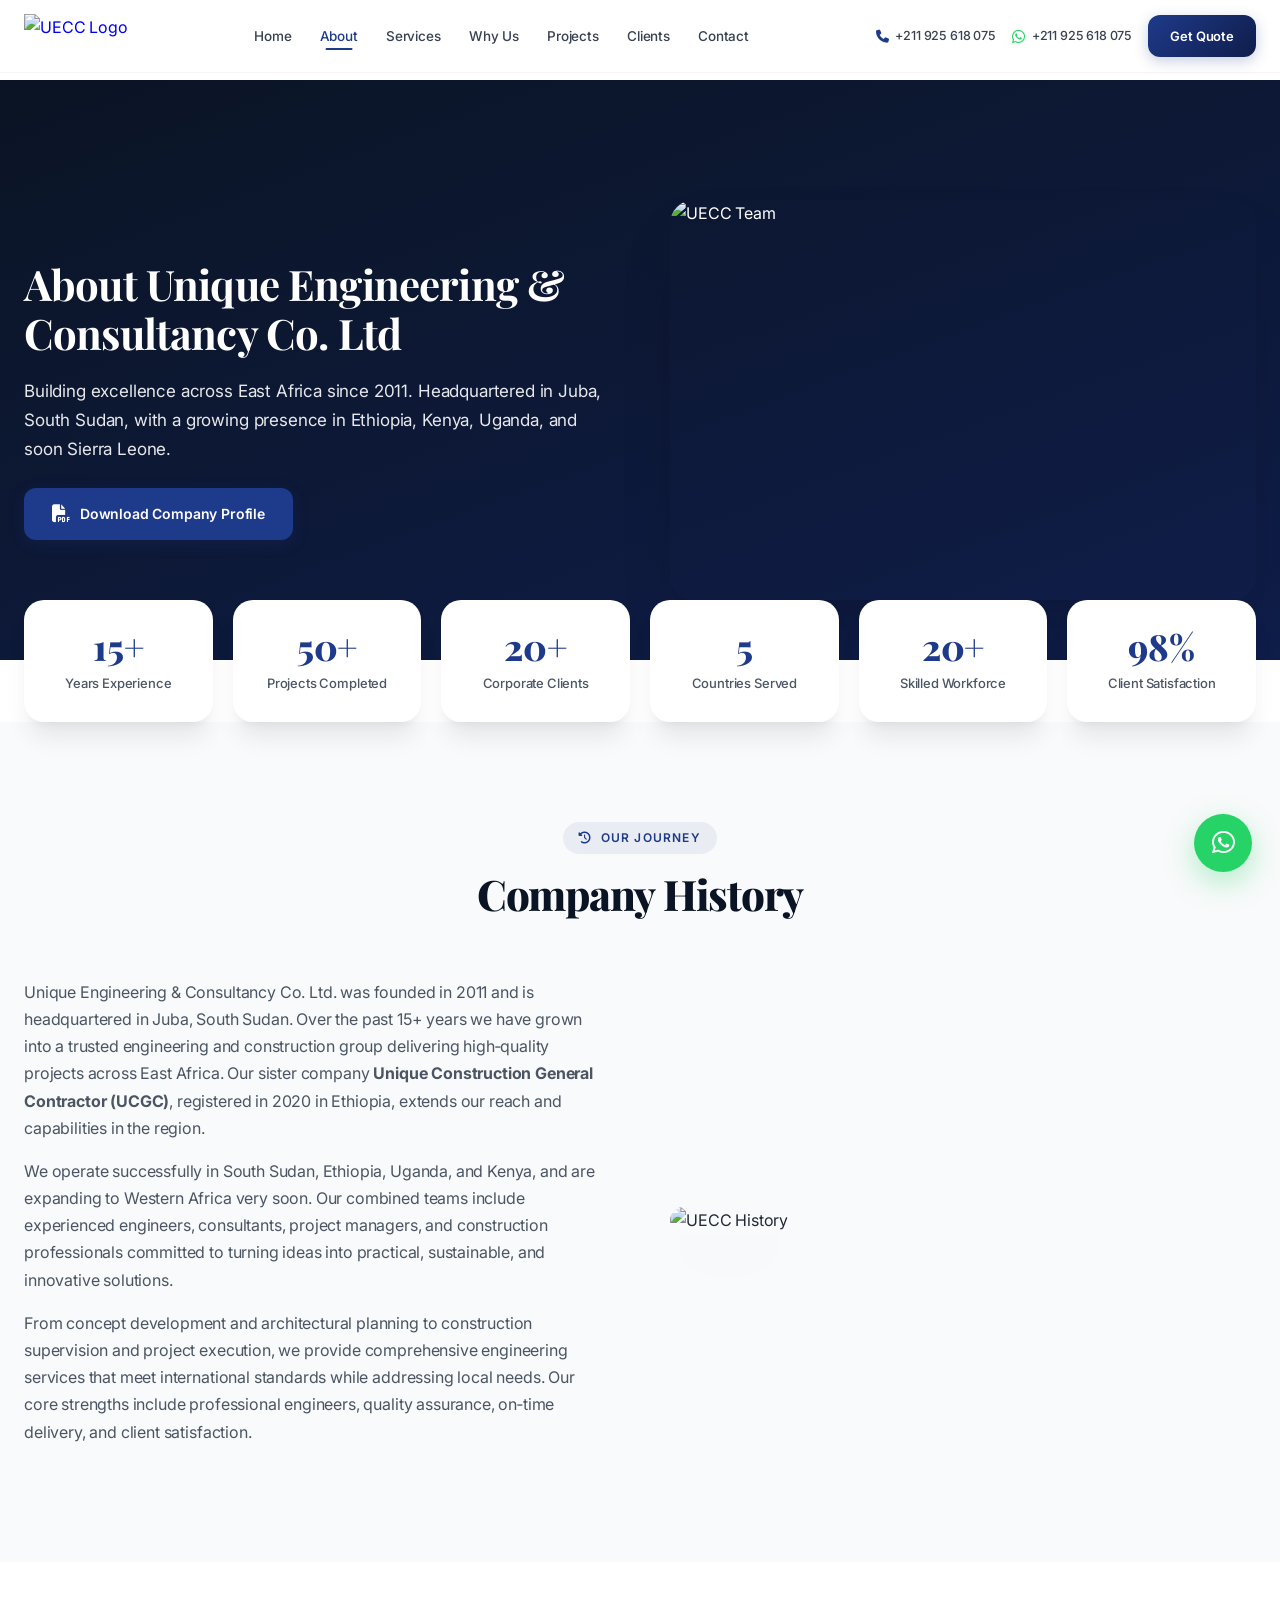
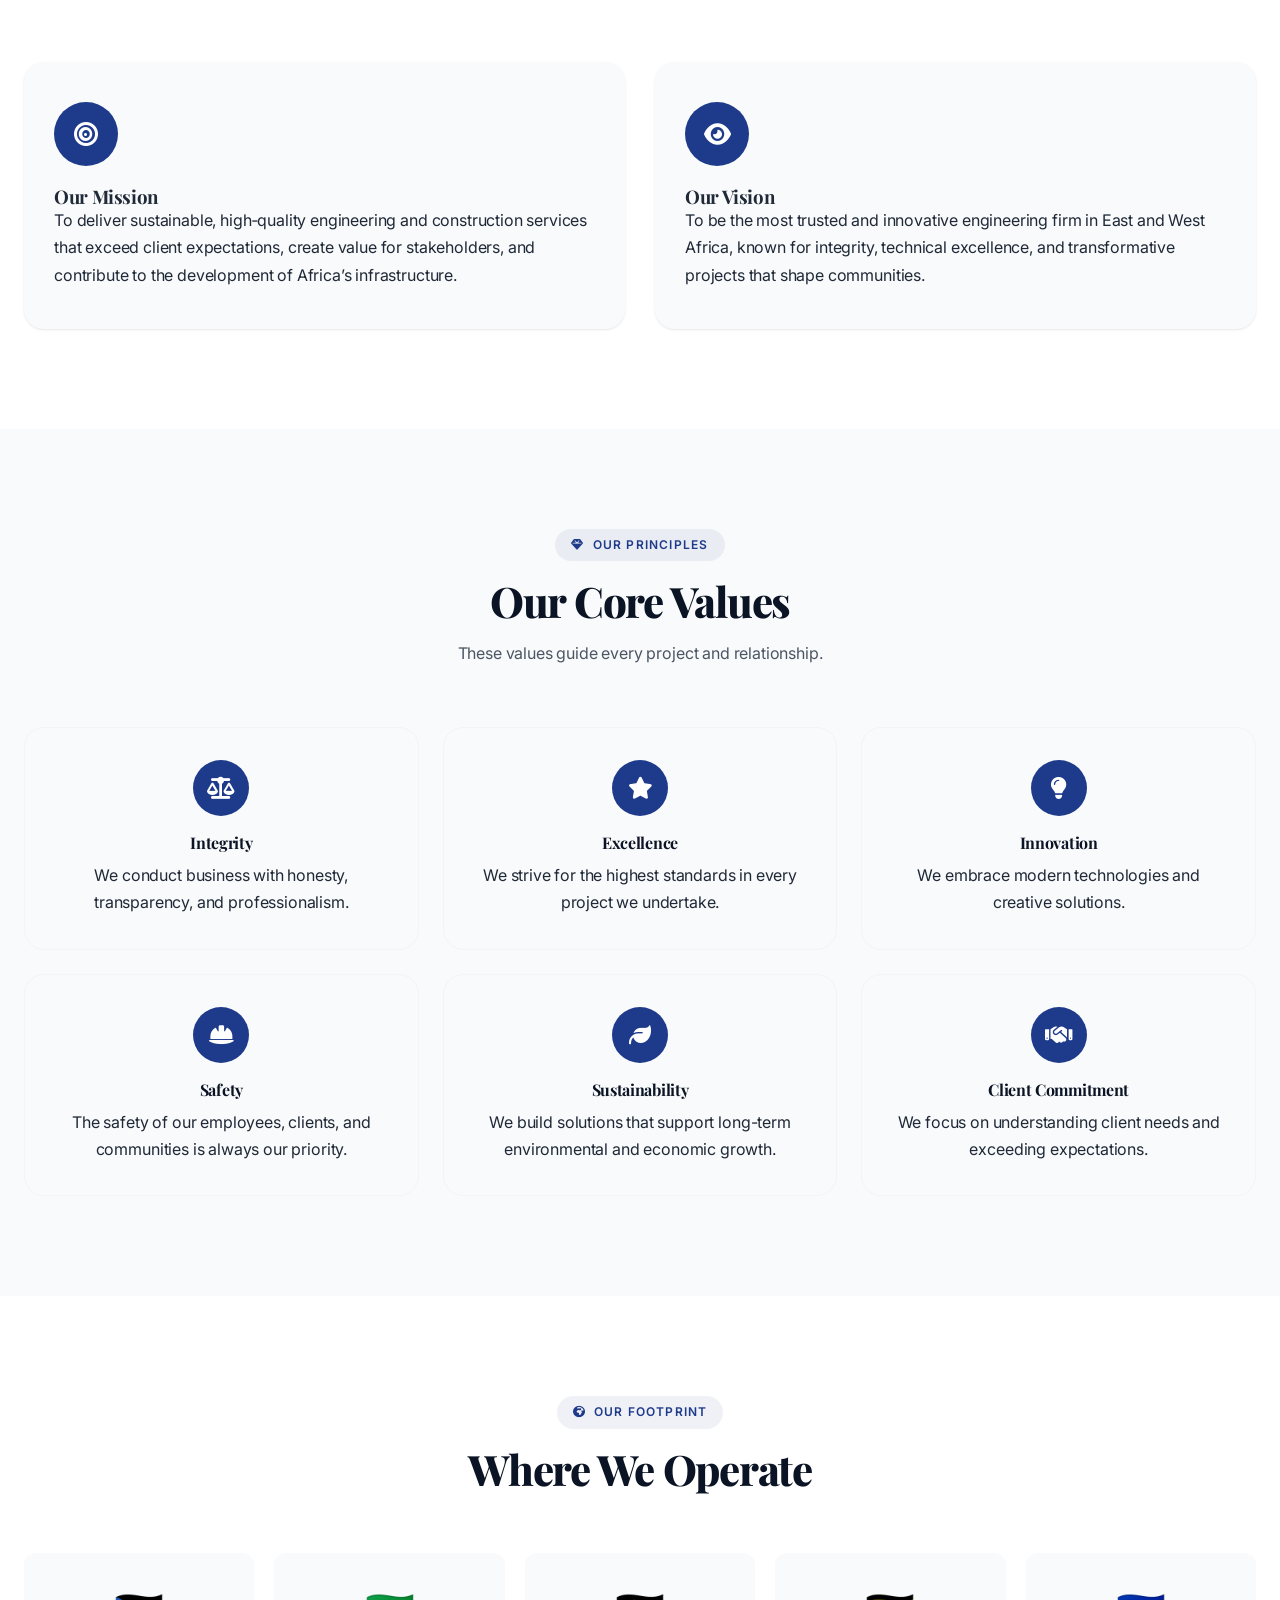
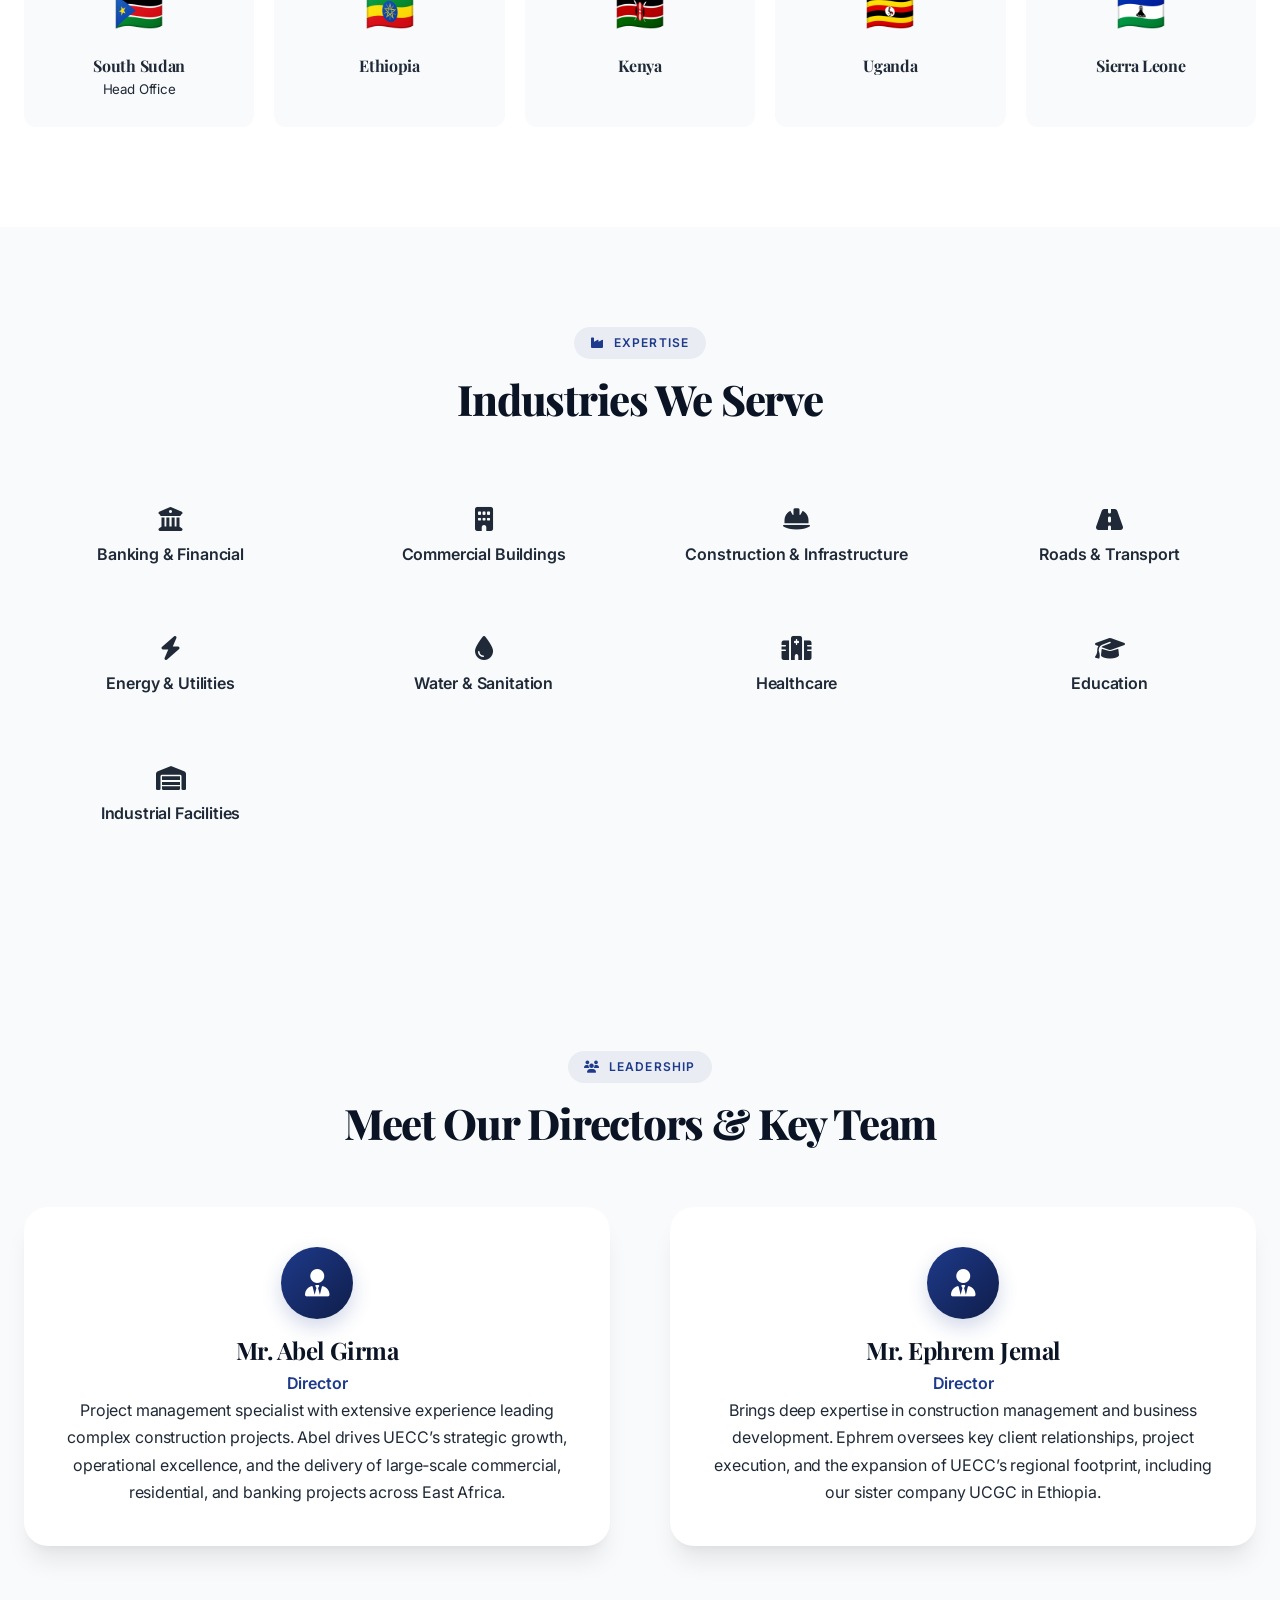
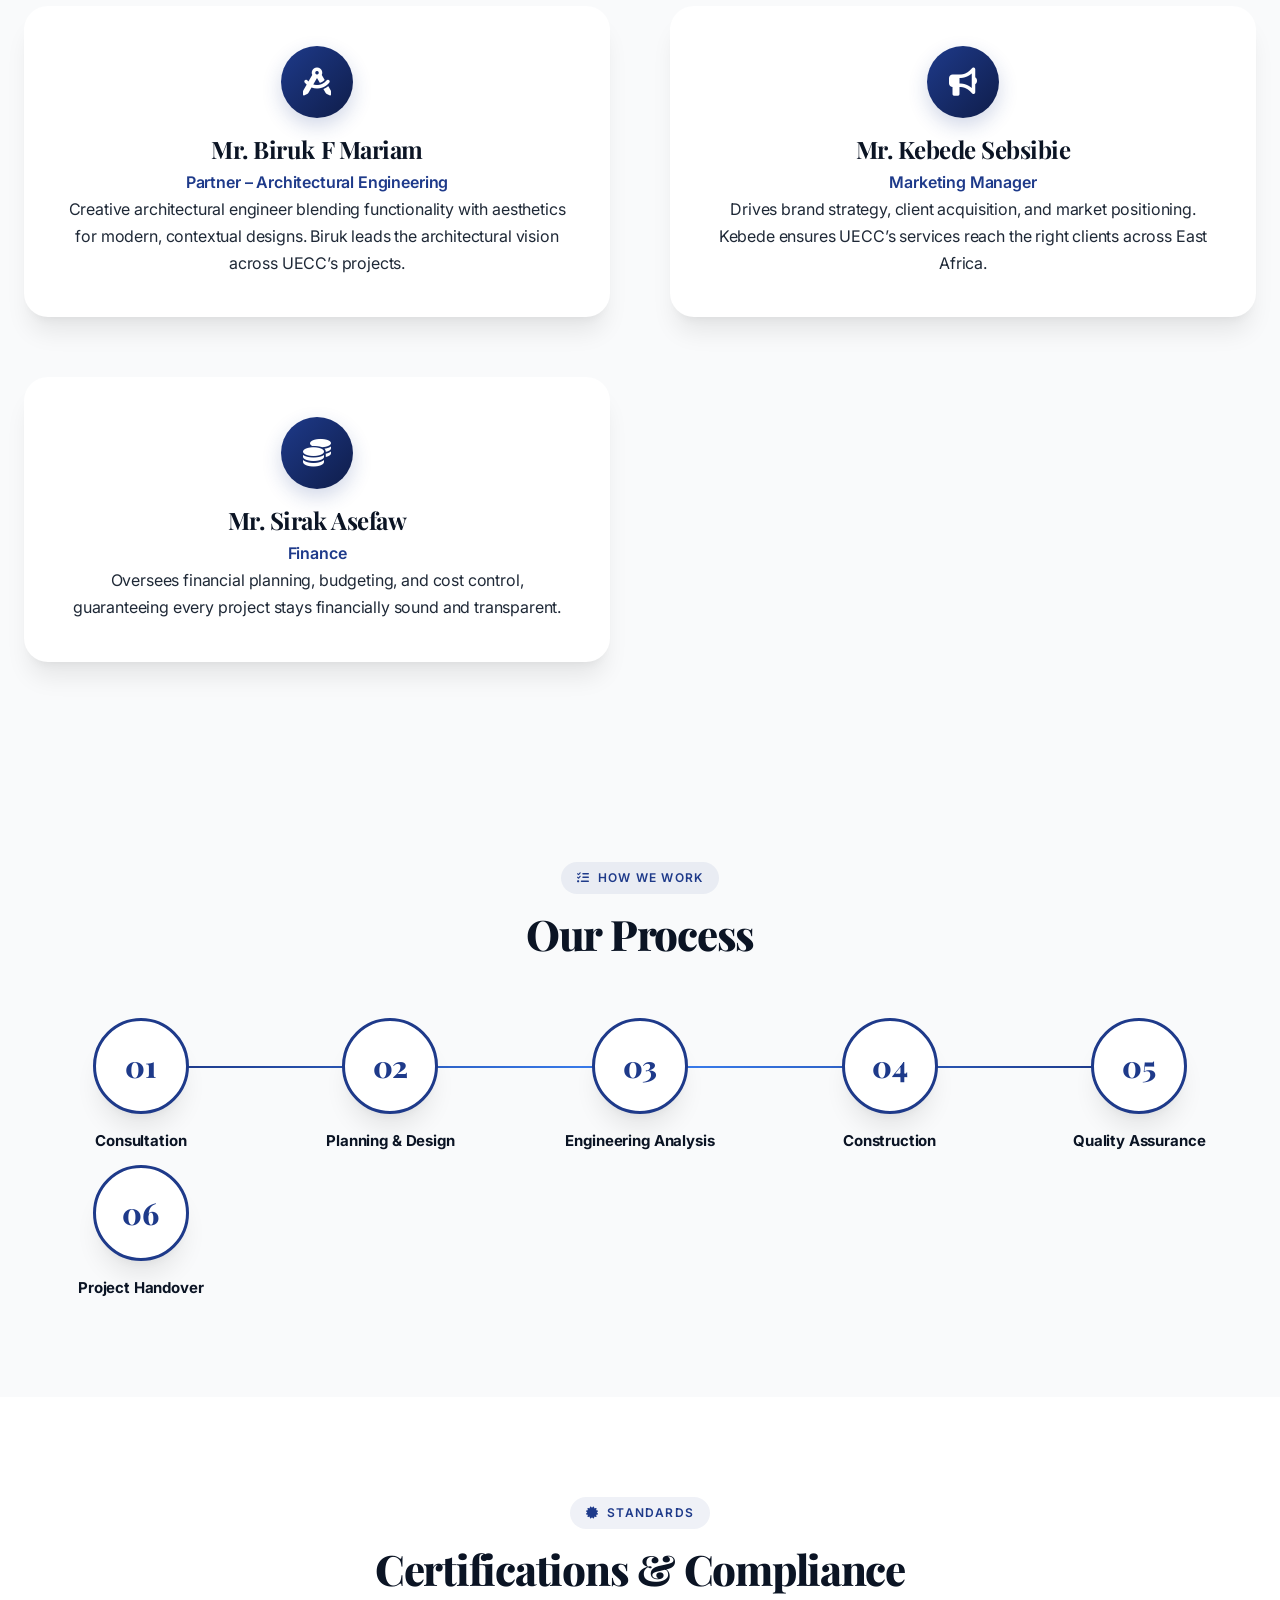
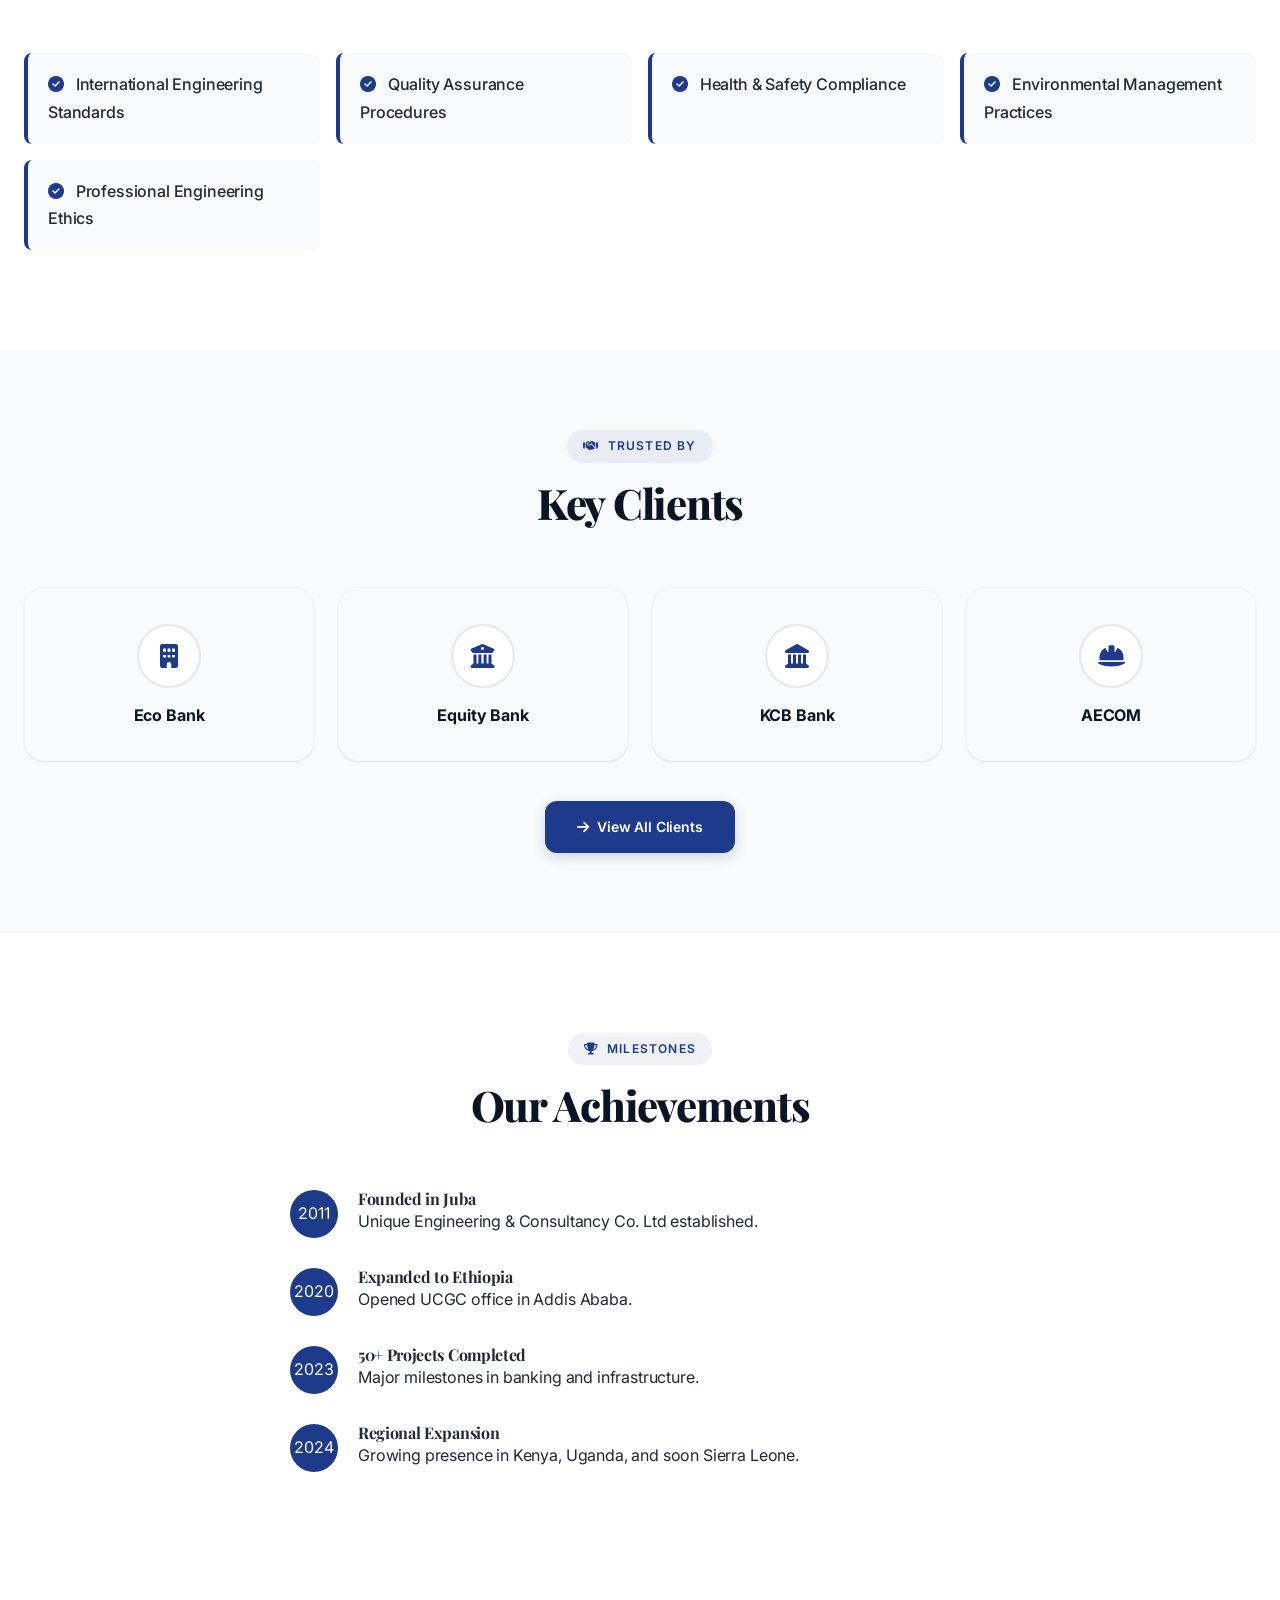
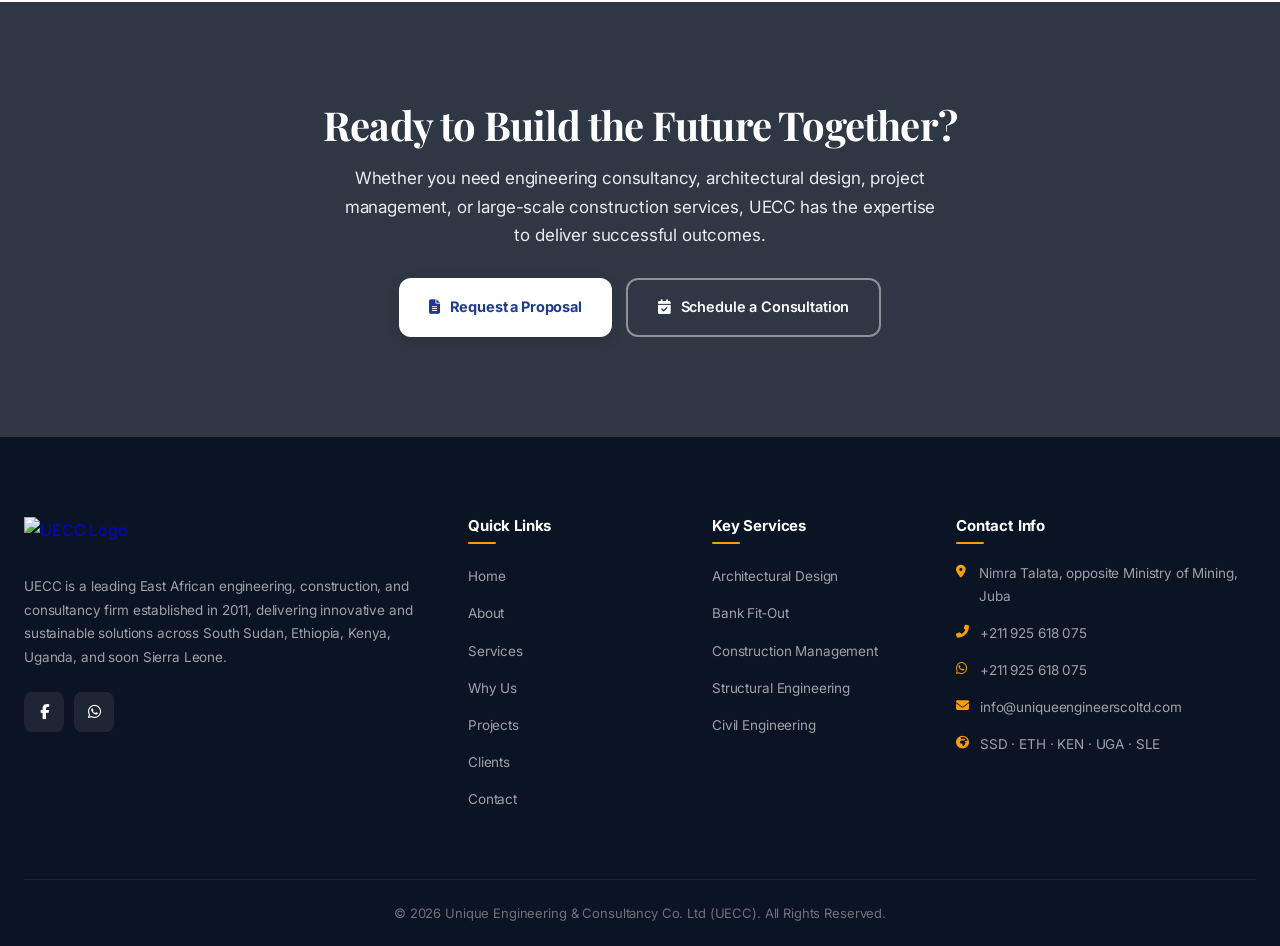
==== about.html @ c6db6a0c "Add files via upload" ====
<!DOCTYPE html>
<html lang="en">
<head>
    <meta charset="UTF-8">
    <meta name="viewport" content="width=device-width, initial-scale=1.0">
    <title>About Us — Unique Engineering & Consultancy Co. Ltd</title>
    <meta name="description" content="Learn about UECC's history, mission, values, leadership, and regional expertise. A leading engineering firm in East Africa.">
    <link rel="preconnect" href="https://fonts.googleapis.com">
    <link rel="preconnect" href="https://fonts.gstatic.com" crossorigin>
    <link href="https://fonts.googleapis.com/css2?family=Inter:wght@300;400;500;600;700;800;900&family=Playfair+Display:ital,wght@0,400;0,500;0,600;0,700;0,800;0,900;1,400;1,500;1,600;1,700&display=swap" rel="stylesheet">
    <link rel="stylesheet" href="https://cdnjs.cloudflare.com/ajax/libs/font-awesome/6.5.1/css/all.min.css">
    <link rel="stylesheet" href="style.css">
    <style>
        /* Additional styles for new sections */
        .stats-grid {
            display: grid;
            grid-template-columns: repeat(6, 1fr);
            gap: 20px;
            margin-top: -40px;
            position: relative;
            z-index: 2;
        }
        .stat-box {
            background: white;
            padding: 28px 16px;
            border-radius: var(--radius-lg);
            box-shadow: var(--shadow-lg);
            text-align: center;
            transition: transform var(--transition);
        }
        .stat-box:hover { transform: translateY(-6px); }
        .stat-box .number {
            font-size: 36px;
            font-weight: 800;
            color: var(--primary);
            font-family: 'Playfair Display', serif;
            line-height: 1;
        }
        .stat-box .desc {
            font-size: 13px;
            color: var(--gray-600);
            margin-top: 8px;
            font-weight: 500;
        }

        .values-grid {
            display: grid;
            grid-template-columns: repeat(3, 1fr);
            gap: 24px;
        }
        .value-card {
            background: var(--gray-50);
            padding: 32px 24px;
            border-radius: var(--radius-lg);
            border: 1px solid var(--gray-100);
            transition: all var(--transition);
            text-align: center;
        }
        .value-card:hover {
            background: white;
            box-shadow: var(--shadow-lg);
            transform: translateY(-4px);
        }
        .value-card .icon {
            width: 56px;
            height: 56px;
            background: var(--primary);
            color: white;
            border-radius: 50%;
            display: flex;
            align-items: center;
            justify-content: center;
            margin: 0 auto 18px;
            font-size: 22px;
        }
        .value-card h4 { color: var(--navy); margin-bottom: 10px; }

        .regions-grid {
            display: grid;
            grid-template-columns: repeat(auto-fit, minmax(160px, 1fr));
            gap: 20px;
        }
        .region-card {
            text-align: center;
            background: var(--gray-50);
            padding: 24px 16px;
            border-radius: var(--radius);
            transition: var(--transition);
        }
        .region-card:hover { background: var(--primary); color: white; }
        .region-card .flag {
            font-size: 40px;
            margin-bottom: 12px;
        }
        .region-card h5 { font-size: 16px; }

        .industries-grid {
            display: grid;
            grid-template-columns: repeat(4, 1fr);
            gap: 20px;
        }
        .industry-item {
            background: var(--gray-50);
            padding: 24px;
            border-radius: var(--radius);
            text-align: center;
            font-weight: 600;
            transition: var(--transition);
        }
        .industry-item:hover {
            background: var(--primary);
            color: white;
        }
        .industry-item i { font-size: 24px; margin-bottom: 10px; display: block; }

        .certifications-grid {
            display: grid;
            grid-template-columns: repeat(auto-fit, minmax(250px, 1fr));
            gap: 16px;
            list-style: none;
        }
        .certifications-grid li {
            background: var(--gray-50);
            padding: 18px 20px;
            border-radius: var(--radius-sm);
            border-left: 4px solid var(--primary);
            font-weight: 500;
        }

        .ceo-message {
            background: var(--gray-50);
            padding: 100px 0;
        }
        .ceo-grid {
            display: grid;
            grid-template-columns: 1fr 2fr;
            gap: 50px;
            align-items: center;
        }
        .ceo-img {
            width: 200px;
            height: 200px;
            border-radius: 50%;
            object-fit: cover;
            border: 4px solid var(--primary);
            box-shadow: var(--shadow-lg);
        }
        .ceo-text blockquote {
            font-size: 18px;
            font-style: italic;
            color: var(--gray-700);
            margin-bottom: 20px;
            line-height: 1.7;
        }
        .ceo-text h4 { color: var(--navy); margin-bottom: 4px; }
        .ceo-text span { color: var(--primary); font-weight: 600; }

        /* Director icon styling */
.director-icon {
    width: 72px;
    height: 72px;
    background: linear-gradient(135deg, var(--primary), var(--primary-dark));
    border-radius: 50%;
    display: flex;
    align-items: center;
    justify-content: center;
    margin: 0 auto 18px;
    color: white;
    font-size: 28px;
    box-shadow: 0 8px 20px rgba(30,58,138,0.2);
}

/* Team roles full width row inside team-grid */
.team-roles {
    grid-column: 1 / -1;
    display: grid;
    grid-template-columns: repeat(3, 1fr);
    gap: 24px;
    margin-top: 10px;
}

        @media (max-width: 992px) {
            .stats-grid { grid-template-columns: repeat(3, 1fr); }
            .values-grid { grid-template-columns: 1fr 1fr; }
            .industries-grid { grid-template-columns: 1fr 1fr; }
            .ceo-grid { grid-template-columns: 1fr; text-align: center; }
            .ceo-img { margin: 0 auto; }
        }
        @media (max-width: 600px) {
            .stats-grid { grid-template-columns: 1fr 1fr; }
            .values-grid { grid-template-columns: 1fr; }
            .industries-grid { grid-template-columns: 1fr; }
        }
    </style>
</head>
<body>

    <!-- Navigation -->
    <nav class="navbar" id="navbar">
        <div class="nav-container">
            <a href="index.html" class="nav-logo">
                <img src="assets/uniquelogo.jpeg" alt="UECC Logo" class="logo-img">
            </a>
            <ul class="nav-links">
                <li><a href="index.html">Home</a></li>
                <li><a href="about.html" class="active">About</a></li>
                <li><a href="services.html">Services</a></li>
                <li><a href="whyus.html">Why Us</a></li>
                <li><a href="projects.html">Projects</a></li>
                <li><a href="clients.html">Clients</a></li>
                <li><a href="contact.html">Contact</a></li>
            </ul>
            <div class="nav-contact">
                <a href="tel:+211925618075" class="nav-phone"><i class="fas fa-phone"></i><span>+211 925 618 075</span></a>
                <a href="https://wa.me/211925618075" class="nav-whatsapp" target="_blank"><i class="fab fa-whatsapp"></i><span>+211 925 618 075</span></a>
                <a href="contact.html" class="btn-quote">Get Quote</a>
            </div>
            <button class="mobile-toggle" onclick="openMobileMenu()"><i class="fas fa-bars"></i></button>
        </div>
    </nav>
    <!-- Mobile Menu same as before -->
    <div class="mobile-menu-overlay" id="mobileOverlay" onclick="closeMobileMenu()"></div>
    <div class="mobile-menu" id="mobileMenu">
        <button class="mobile-menu-close" onclick="closeMobileMenu()"><i class="fas fa-times"></i></button>
        <ul class="mobile-menu-links">
            <li><a href="index.html" onclick="closeMobileMenu()">Home</a></li>
            <li><a href="about.html" onclick="closeMobileMenu()">About</a></li>
            <li><a href="services.html" onclick="closeMobileMenu()">Services</a></li>
            <li><a href="whyus.html" onclick="closeMobileMenu()">Why Us</a></li>
            <li><a href="projects.html" onclick="closeMobileMenu()">Projects</a></li>
            <li><a href="clients.html" onclick="closeMobileMenu()">Clients</a></li>
            <li><a href="contact.html" onclick="closeMobileMenu()">Contact</a></li>
            <li><a href="tel:+211925618075"><i class="fas fa-phone"></i> +211 925 618 075</a></li>
            <li><a href="https://wa.me/211925618075" target="_blank"><i class="fab fa-whatsapp"></i> +211 925 618 075</a></li>
        </ul>
        <a href="contact.html" class="btn-quote" style="display:block;text-align:center;margin-top:16px;" onclick="closeMobileMenu()">Get a Free Quote</a>
    </div>

    <!-- ===== 1. Hero Section (with half background image) ===== -->
    <section class="about-hero">
        <div class="about-hero-grid">
            <div class="about-hero-content reveal">
                <h1>About Unique Engineering & Consultancy Co. Ltd</h1>
                <p>Building excellence across East Africa since 2011. Headquartered in Juba, South Sudan, with a growing presence in Ethiopia, Kenya, Uganda, and soon Sierra Leone.</p>
                <a href="assets/company-profile.pdf" download class="btn-download-profile"><i class="fas fa-file-pdf"></i> Download Company Profile</a>
            </div>
            <div class="about-hero-image reveal reveal-delay-2">
                <img src="assets/aunique.jpg" alt="UECC Team">
            </div>
        </div>
    </section>

    <!-- ===== 2. Company Statistics ===== -->
    <section class="container" style="margin-top:-60px;">
        <div class="stats-grid reveal">
            <div class="stat-box"><div class="number counter" data-target="15">0</div><div class="desc">Years Experience</div></div>
            <div class="stat-box"><div class="number counter" data-target="50">0</div><div class="desc">Projects Completed</div></div>
            <div class="stat-box"><div class="number counter" data-target="20">0</div><div class="desc">Corporate Clients</div></div>
            <div class="stat-box"><div class="number">5</div><div class="desc">Countries Served</div></div>
            <div class="stat-box"><div class="number counter" data-target="20">0</div><div class="desc">Skilled Workforce</div></div>
            <div class="stat-box"><div class="number">98%</div><div class="desc">Client Satisfaction</div></div>
        </div>
    </section>

    <!-- ===== 3. Company History ===== -->
<section class="history-section">
    <div class="container">
        <div class="section-header reveal">
            <span class="section-badge"><i class="fas fa-history"></i> Our Journey</span>
            <h2 class="section-title">Company History</h2>
        </div>
        <div class="history-grid reveal">
            <div class="history-text">
                <p>Unique Engineering & Consultancy Co. Ltd. was founded in 2011 and is headquartered in Juba, South Sudan. Over the past 15+ years we have grown into a trusted engineering and construction group delivering high‑quality projects across East Africa. Our sister company <strong>Unique Construction General Contractor (UCGC)</strong>, registered in 2020 in Ethiopia, extends our reach and capabilities in the region.</p>
                <p>We operate successfully in South Sudan, Ethiopia, Uganda, and Kenya, and are expanding to Western Africa very soon. Our combined teams include experienced engineers, consultants, project managers, and construction professionals committed to turning ideas into practical, sustainable, and innovative solutions.</p>
                <p>From concept development and architectural planning to construction supervision and project execution, we provide comprehensive engineering services that meet international standards while addressing local needs. Our core strengths include professional engineers, quality assurance, on‑time delivery, and client satisfaction.</p>
            </div>
            <div class="history-image reveal reveal-delay-2">
                <img src="assets/aunique.jpg" alt="UECC History" style="width:100%; border-radius:var(--radius-xl); box-shadow:var(--shadow-xl);">
            </div>
        </div>
    </div>
</section>

    <!-- ===== 4. Mission & Vision ===== -->
    <section class="mission-vision">
        <div class="container">
            <div class="mv-grid">
                <div class="mv-card reveal reveal-delay-1">
                    <div class="mv-icon"><i class="fas fa-bullseye"></i></div>
                    <h3>Our Mission</h3>
                    <p>To deliver sustainable, high‑quality engineering and construction services that exceed client expectations, create value for stakeholders, and contribute to the development of Africa’s infrastructure.</p>
                </div>
                <div class="mv-card reveal reveal-delay-2">
                    <div class="mv-icon"><i class="fas fa-eye"></i></div>
                    <h3>Our Vision</h3>
                    <p>To be the most trusted and innovative engineering firm in East and West Africa, known for integrity, technical excellence, and transformative projects that shape communities.</p>
                </div>
            </div>
        </div>
    </section>

    <!-- ===== 5. Core Values ===== -->
    <section class="core-values" style="padding: 100px 0; background: var(--gray-50);">
        <div class="container">
            <div class="section-header reveal">
                <span class="section-badge"><i class="fas fa-gem"></i> Our Principles</span>
                <h2 class="section-title">Our Core Values</h2>
                <p class="section-subtitle">These values guide every project and relationship.</p>
            </div>
            <div class="values-grid">
                <div class="value-card reveal reveal-delay-1">
                    <div class="icon"><i class="fas fa-balance-scale"></i></div>
                    <h4>Integrity</h4>
                    <p>We conduct business with honesty, transparency, and professionalism.</p>
                </div>
                <div class="value-card reveal reveal-delay-2">
                    <div class="icon"><i class="fas fa-star"></i></div>
                    <h4>Excellence</h4>
                    <p>We strive for the highest standards in every project we undertake.</p>
                </div>
                <div class="value-card reveal reveal-delay-3">
                    <div class="icon"><i class="fas fa-lightbulb"></i></div>
                    <h4>Innovation</h4>
                    <p>We embrace modern technologies and creative solutions.</p>
                </div>
                <div class="value-card reveal reveal-delay-4">
                    <div class="icon"><i class="fas fa-hard-hat"></i></div>
                    <h4>Safety</h4>
                    <p>The safety of our employees, clients, and communities is always our priority.</p>
                </div>
                <div class="value-card reveal reveal-delay-1">
                    <div class="icon"><i class="fas fa-leaf"></i></div>
                    <h4>Sustainability</h4>
                    <p>We build solutions that support long-term environmental and economic growth.</p>
                </div>
                <div class="value-card reveal reveal-delay-2">
                    <div class="icon"><i class="fas fa-handshake"></i></div>
                    <h4>Client Commitment</h4>
                    <p>We focus on understanding client needs and exceeding expectations.</p>
                </div>
            </div>
        </div>
    </section>

    <!-- ===== 6. Regional Presence ===== -->
    <section class="regions" style="padding: 100px 0;">
        <div class="container">
            <div class="section-header reveal">
                <span class="section-badge"><i class="fas fa-globe-africa"></i> Our Footprint</span>
                <h2 class="section-title">Where We Operate</h2>
            </div>
            <div class="regions-grid reveal">
                <div class="region-card"><div class="flag">🇸🇸</div><h5>South Sudan</h5><small>Head Office</small></div>
                <div class="region-card"><div class="flag">🇪🇹</div><h5>Ethiopia</h5></div>
                <div class="region-card"><div class="flag">🇰🇪</div><h5>Kenya</h5></div>
                <div class="region-card"><div class="flag">🇺🇬</div><h5>Uganda</h5></div>
                <div class="region-card"><div class="flag">🇱🇸</div><h5>Sierra Leone</h5></div>
                
            </div>
        </div>
    </section>

    <!-- ===== 7. Industries We Serve ===== -->
    <section class="industries" style="padding: 100px 0; background: var(--gray-50);">
        <div class="container">
            <div class="section-header reveal">
                <span class="section-badge"><i class="fas fa-industry"></i> Expertise</span>
                <h2 class="section-title">Industries We Serve</h2>
            </div>
            <div class="industries-grid reveal">
                <div class="industry-item"><i class="fas fa-university"></i> Banking & Financial</div>
                <div class="industry-item"><i class="fas fa-building"></i> Commercial Buildings</div>
                <div class="industry-item"><i class="fas fa-hard-hat"></i> Construction & Infrastructure</div>
                <div class="industry-item"><i class="fas fa-road"></i> Roads & Transport</div>
                <div class="industry-item"><i class="fas fa-bolt"></i> Energy & Utilities</div>
                <div class="industry-item"><i class="fas fa-tint"></i> Water & Sanitation</div>
                <div class="industry-item"><i class="fas fa-hospital"></i> Healthcare</div>
                <div class="industry-item"><i class="fas fa-graduation-cap"></i> Education</div>
                <div class="industry-item"><i class="fas fa-warehouse"></i> Industrial Facilities</div>
            </div>
        </div>
    </section>

    <!-- ===== 8. Leadership & Team ===== -->
<section class="team-section" style="padding: 100px 0;">
    <div class="container">
        <div class="section-header reveal">
            <span class="section-badge"><i class="fas fa-users"></i> Leadership</span>
            <h2 class="section-title">Meet Our Directors &amp; Key Team</h2>
        </div>

        <div class="team-grid">
            <!-- Director 1 (Abel – Project Management Specialist) -->
            <div class="team-member-card reveal reveal-delay-1">
                <div class="director-icon"><i class="fas fa-user-tie"></i></div>
                <h3>Mr. Abel Girma</h3>
                <div class="role">Director</div>
                <p>Project management specialist with extensive experience leading complex construction projects. Abel drives UECC’s strategic growth, operational excellence, and the delivery of large‑scale commercial, residential, and banking projects across East Africa.</p>
            </div>

            <!-- Director 2 (Ephrem) -->
            <div class="team-member-card reveal reveal-delay-1">
                <div class="director-icon"><i class="fas fa-user-tie"></i></div>
                <h3>Mr. Ephrem Jemal</h3>
                <div class="role">Director</div>
                <p>Brings deep expertise in construction management and business development. Ephrem oversees key client relationships, project execution, and the expansion of UECC’s regional footprint, including our sister company UCGC in Ethiopia.</p>
            </div>

            <!-- Key Team Member 3 – Mr. Biruk F Mariam (Partner) -->
            <div class="team-member-card reveal reveal-delay-2">
                <div class="director-icon"><i class="fas fa-drafting-compass"></i></div>
                <h3>Mr. Biruk F Mariam</h3>
                <div class="role">Partner – Architectural Engineering</div>
                <p>Creative architectural engineer blending functionality with aesthetics for modern, contextual designs. Biruk leads the architectural vision across UECC’s projects.</p>
            </div>

            <!-- Key Team Member 4 – Mr. Kebede Sebsibie (Marketing Manager) -->
            <div class="team-member-card reveal reveal-delay-2">
                <div class="director-icon"><i class="fas fa-bullhorn"></i></div>
                <h3>Mr. Kebede Sebsibie</h3>
                <div class="role">Marketing Manager</div>
                <p>Drives brand strategy, client acquisition, and market positioning. Kebede ensures UECC’s services reach the right clients across East Africa.</p>
            </div>

            <!-- Key Team Member 5 – Mr. Sirak Asefaw (Finance) -->
            <div class="team-member-card reveal reveal-delay-2">
                <div class="director-icon"><i class="fas fa-coins"></i></div>
                <h3>Mr. Sirak Asefaw</h3>
                <div class="role">Finance</div>
                <p>Oversees financial planning, budgeting, and cost control, guaranteeing every project stays financially sound and transparent.</p>
            </div>
        </div>
    </div>
</section>
    
    <!-- ===== 9. Work Process ===== -->
    <section class="process" style="padding: 100px 0; background: var(--gray-50);">
        <div class="container">
            <div class="section-header reveal">
                <span class="section-badge"><i class="fas fa-tasks"></i> How We Work</span>
                <h2 class="section-title">Our Process</h2>
            </div>
            <div class="process-grid">
                <div class="process-step reveal reveal-delay-1"><div class="process-number">01</div><h4>Consultation</h4></div>
                <div class="process-step reveal reveal-delay-2"><div class="process-number">02</div><h4>Planning & Design</h4></div>
                <div class="process-step reveal reveal-delay-3"><div class="process-number">03</div><h4>Engineering Analysis</h4></div>
                <div class="process-step reveal reveal-delay-4"><div class="process-number">04</div><h4>Construction</h4></div>
                <div class="process-step reveal reveal-delay-4"><div class="process-number">05</div><h4>Quality Assurance</h4></div>
                <div class="process-step reveal reveal-delay-4"><div class="process-number">06</div><h4>Project Handover</h4></div>
            </div>
        </div>
    </section>

    <!-- ===== 10. Certifications & Compliance ===== -->
    <section class="certifications" style="padding: 100px 0;">
        <div class="container">
            <div class="section-header reveal">
                <span class="section-badge"><i class="fas fa-certificate"></i> Standards</span>
                <h2 class="section-title">Certifications & Compliance</h2>
            </div>
            <ul class="certifications-grid reveal">
                <li><i class="fas fa-check-circle" style="color: var(--primary); margin-right: 8px;"></i> International Engineering Standards</li>
                <li><i class="fas fa-check-circle" style="color: var(--primary); margin-right: 8px;"></i> Quality Assurance Procedures</li>
                <li><i class="fas fa-check-circle" style="color: var(--primary); margin-right: 8px;"></i> Health & Safety Compliance</li>
                <li><i class="fas fa-check-circle" style="color: var(--primary); margin-right: 8px;"></i> Environmental Management Practices</li>
                <li><i class="fas fa-check-circle" style="color: var(--primary); margin-right: 8px;"></i> Professional Engineering Ethics</li>
            </ul>
        </div>
    </section>

    <!-- ===== 11. Key Clients Preview ===== -->
    <section class="clients" style="padding: 80px 0; background: var(--gray-50);">
        <div class="container">
            <div class="section-header reveal">
                <span class="section-badge"><i class="fas fa-handshake"></i> Trusted By</span>
                <h2 class="section-title">Key Clients</h2>
            </div>
            <div class="clients-grid">
                <div class="client-card reveal reveal-delay-1"><div class="client-logo"><i class="fas fa-building"></i></div><h4>Eco Bank</h4></div>
                <div class="client-card reveal reveal-delay-2"><div class="client-logo"><i class="fas fa-university"></i></div><h4>Equity Bank</h4></div>
                <div class="client-card reveal reveal-delay-3"><div class="client-logo"><i class="fas fa-landmark"></i></div><h4>KCB Bank</h4></div>
                <div class="client-card reveal reveal-delay-4"><div class="client-logo"><i class="fas fa-hard-hat"></i></div><h4>AECOM</h4></div>
            </div>
            <div class="client-cta reveal">
                <a href="clients.html" class="btn-clients-action"><i class="fas fa-arrow-right"></i> View All Clients</a>
            </div>
        </div>
    </section>

    <!-- ===== 12. Achievements & Milestones ===== -->
    <section class="achievements" style="padding: 100px 0;">
        <div class="container">
            <div class="section-header reveal">
                <span class="section-badge"><i class="fas fa-trophy"></i> Milestones</span>
                <h2 class="section-title">Our Achievements</h2>
            </div>
            <div class="timeline" style="max-width: 700px; margin: 0 auto;">
                <div class="timeline-item reveal" style="display: flex; gap: 20px; margin-bottom: 30px;">
                    <div style="background: var(--primary); color: white; width: 48px; height: 48px; border-radius: 50%; display: flex; align-items: center; justify-content: center; flex-shrink: 0;">2011</div>
                    <div><h4>Founded in Juba</h4><p>Unique Engineering & Consultancy Co. Ltd established.</p></div>
                </div>
                <div class="timeline-item reveal" style="display: flex; gap: 20px; margin-bottom: 30px;">
                    <div style="background: var(--primary); color: white; width: 48px; height: 48px; border-radius: 50%; display: flex; align-items: center; justify-content: center; flex-shrink: 0;">2020</div>
                    <div><h4>Expanded to Ethiopia</h4><p>Opened UCGC office in Addis Ababa.</p></div>
                </div>
                <div class="timeline-item reveal" style="display: flex; gap: 20px; margin-bottom: 30px;">
                    <div style="background: var(--primary); color: white; width: 48px; height: 48px; border-radius: 50%; display: flex; align-items: center; justify-content: center; flex-shrink: 0;">2023</div>
                    <div><h4>50+ Projects Completed</h4><p>Major milestones in banking and infrastructure.</p></div>
                </div>
                <div class="timeline-item reveal" style="display: flex; gap: 20px; margin-bottom: 30px;">
                    <div style="background: var(--primary); color: white; width: 48px; height: 48px; border-radius: 50%; display: flex; align-items: center; justify-content: center; flex-shrink: 0;">2024</div>
                    <div><h4>Regional Expansion</h4><p>Growing presence in Kenya, Uganda, and soon Sierra Leone.</p></div>
                </div>
            </div>
        </div>
    </section>

    <!-- ===== 14. Final CTA ===== -->
    <section class="cta-about">
        <div class="container reveal">
            <h2>Ready to Build the Future Together?</h2>
            <p>Whether you need engineering consultancy, architectural design, project management, or large-scale construction services, UECC has the expertise to deliver successful outcomes.</p>
            <div class="cta-buttons" style="justify-content: center;">
                <a href="contact.html" class="btn-white"><i class="fas fa-file-alt"></i> Request a Proposal</a>
                <a href="contact.html" class="btn-outline-white"><i class="fas fa-calendar-check"></i> Schedule a Consultation</a>
            </div>
        </div>
    </section>

    <!-- Footer -->
    <footer>
        <div class="container">
            <div class="footer-grid">
                <div class="footer-brand">
                    <a href="index.html" class="nav-logo"><img src="assets/uniquelogo.jpeg" alt="UECC Logo" class="logo-img"></a>
                    <p>UECC is a leading East African engineering, construction, and consultancy firm established in 2011, delivering innovative and sustainable solutions across South Sudan, Ethiopia, Kenya, Uganda, and soon Sierra Leone.</p>
                    <div class="contact-social" style="margin-top:22px;">
                        <a href="https://www.facebook.com/p/Unique-Engineering-consultancy-Co-Ltd-100063910663407/"
   target="_blank"
   rel="noopener noreferrer"
   class="social-link"
   aria-label="Facebook">
    <i class="fab fa-facebook-f"></i>
</a>

<!-- WhatsApp -->
<a href="https://wa.me/211925618075"
   target="_blank"
   rel="noopener noreferrer"
   class="social-link"
   aria-label="WhatsApp">
    <i class="fab fa-whatsapp"></i>
</a>
                    </div>
                </div>
                <div class="footer-col">
                    <h4>Quick Links</h4>
                    <ul class="footer-links">
                        <li><a href="index.html">Home</a></li>
                        <li><a href="about.html">About</a></li>
                        <li><a href="services.html">Services</a></li>
                        <li><a href="whyus.html">Why Us</a></li>
                        <li><a href="projects.html">Projects</a></li>
                        <li><a href="clients.html">Clients</a></li>
                        <li><a href="contact.html">Contact</a></li>
                    </ul>
                </div>
                <div class="footer-col">
                    <h4>Key Services</h4>
                    <ul class="footer-links">
                        <li><a href="services.html">Architectural Design</a></li>
                        <li><a href="services.html">Bank Fit‑Out</a></li>
                        <li><a href="services.html">Construction Management</a></li>
                        <li><a href="services.html">Structural Engineering</a></li>
                        <li><a href="services.html">Civil Engineering</a></li>
                    </ul>
                </div>
                  <div class="footer-col">
                    <h4>Contact Info</h4>
                    <div class="footer-contact-item"><i class="fas fa-map-marker-alt"></i><span>Nimra Talata, opposite Ministry of Mining, Juba</span></div>
                    <div class="footer-contact-item"><i class="fas fa-phone-alt"></i><a href="tel:+211925618075">+211 925 618 075</a></div>
                    <div class="footer-contact-item"><i class="fab fa-whatsapp"></i><a href="https://wa.me/211925618075">+211 925 618 075</a></div>
                    <div class="footer-contact-item"><i class="fas fa-envelope"></i><a href="mailto:info@uniqueengineerscoltd.com">info@uniqueengineerscoltd.com</a></div>
                    <div class="footer-contact-item"><i class="fas fa-globe-africa"></i><span>SSD · ETH · KEN · UGA · SLE</span></div>
                </div>
            </div>
            <div class="footer-bottom">
                <p>&copy; 2026 Unique Engineering & Consultancy Co. Ltd (UECC). All Rights Reserved.</p>
            </div>
        </div>
    </footer>

    <div class="whatsapp-float"><a href="https://wa.me/211925618075" target="_blank"><i class="fab fa-whatsapp"></i></a></div>
    <button class="back-to-top" id="backToTop" onclick="scrollToTop()"><i class="fas fa-arrow-up"></i></button>

    <script src="script.js"></script>
</body>
</html>
---- style.css ----
/* ===== UECC GLOBAL STYLES ===== */
:root {
    --primary: #1e3a8a;
    --primary-dark: #0f1d4a;
    --primary-light: #3b82f6;
    --navy: #0b1424;
    --navy-light: #111d33;
    --accent: #f59e0b;
    --accent-dark: #d97706;
    --accent-light: #fbbf24;
    --white: #ffffff;
    --gray-50: #f9fafb;
    --gray-100: #f3f4f6;
    --gray-200: #e5e7eb;
    --gray-300: #d1d5db;
    --gray-400: #9ca3af;
    --gray-500: #6b7280;
    --gray-600: #4b5563;
    --gray-700: #374151;
    --gray-800: #1f2937;
    --gray-900: #111827;
    --shadow-xs: 0 1px 2px rgba(0,0,0,0.04);
    --shadow-sm: 0 1px 3px rgba(0,0,0,0.06),0 1px 2px rgba(0,0,0,0.04);
    --shadow: 0 4px 6px -1px rgba(0,0,0,0.07),0 2px 4px -2px rgba(0,0,0,0.05);
    --shadow-md: 0 10px 15px -3px rgba(0,0,0,0.08),0 4px 6px -4px rgba(0,0,0,0.05);
    --shadow-lg: 0 20px 25px -5px rgba(0,0,0,0.08),0 8px 10px -6px rgba(0,0,0,0.05);
    --shadow-xl: 0 25px 50px -12px rgba(0,0,0,0.15);
    --shadow-2xl: 0 32px 64px -16px rgba(0,0,0,0.2);
    --radius-sm: 8px;
    --radius: 12px;
    --radius-md: 16px;
    --radius-lg: 20px;
    --radius-xl: 24px;
    --radius-2xl: 32px;
    --transition: 0.3s cubic-bezier(0.4,0,0.2,1);
    --transition-slow: 0.5s cubic-bezier(0.4,0,0.2,1);
}

* { margin:0; padding:0; box-sizing:border-box; }
html { scroll-behavior: smooth; scroll-padding-top: 90px; -webkit-font-smoothing: antialiased; -moz-osx-font-smoothing: grayscale; }
body { font-family: 'Inter', -apple-system, BlinkMacSystemFont, sans-serif; color: var(--gray-800); line-height: 1.7; overflow-x: hidden; background: var(--white); font-weight: 400; letter-spacing: -0.01em; }
h1,h2,h3,h4,h5,h6 { font-family: 'Playfair Display', 'Times New Roman', serif; line-height: 1.15; letter-spacing: -0.02em; }
::-webkit-scrollbar { width:8px; } ::-webkit-scrollbar-track { background:var(--gray-100); border-radius:4px; } ::-webkit-scrollbar-thumb { background:var(--primary); border-radius:4px; } ::-webkit-scrollbar-thumb:hover { background:var(--primary-dark); }

/* ===== NAVIGATION ===== */
.navbar {
    position: fixed; top:0; left:0; right:0; z-index:1000;
    background: rgba(255,255,255,0.92);
    backdrop-filter: blur(24px);
    -webkit-backdrop-filter: blur(24px);
    border-bottom: 1px solid rgba(0,0,0,0.04);
    transition: all var(--transition);
    padding: 14px 0;
}
.navbar.scrolled { background: rgba(255,255,255,0.97); box-shadow: var(--shadow-md); padding: 10px 0; }
.nav-container { max-width: 1400px; margin: 0 auto; padding: 0 24px; display: flex; align-items: center; justify-content: space-between; }
.nav-logo { display: flex; align-items: center; text-decoration: none; flex-shrink: 0; }
.logo-img { height: 44px; width: auto; display: block; transition: transform 0.3s cubic-bezier(0.4,0,0.2,1); }
.nav-logo:hover .logo-img { transform: scale(1.05); }
.nav-links { display: flex; align-items: center; gap: 28px; list-style: none; }
.nav-links a { text-decoration: none; color: var(--gray-700); font-weight: 500; font-size: 13.5px; transition: color var(--transition); position: relative; letter-spacing: -0.01em; }
.nav-links a::after { content: ''; position: absolute; bottom: -6px; left: 50%; width: 0; height: 2px; background: var(--primary); transition: all var(--transition); transform: translateX(-50%); border-radius: 2px; }
.nav-links a:hover, .nav-links a.active { color: var(--primary); }
.nav-links a:hover::after, .nav-links a.active::after { width: 70%; }
.nav-contact { display: flex; align-items: center; gap: 16px; flex-shrink: 0; }
.nav-phone, .nav-whatsapp { display: flex; align-items: center; gap: 7px; text-decoration: none; color: var(--gray-700); font-size: 12.5px; font-weight: 500; transition: color var(--transition); white-space: nowrap; }
.nav-phone:hover { color: var(--primary); } .nav-phone i { color: var(--primary); font-size: 13px; }
.nav-whatsapp:hover { color: #25d366; } .nav-whatsapp i { color: #25d366; font-size: 15px; }
.btn-quote { padding: 10px 22px; background: linear-gradient(135deg, var(--primary), var(--primary-dark)); color: white; border: none; border-radius: var(--radius); font-weight: 600; font-size: 13px; cursor: pointer; transition: all var(--transition); text-decoration: none; box-shadow: 0 4px 14px rgba(30,58,138,0.25); white-space: nowrap; letter-spacing: -0.01em; }
.btn-quote:hover { transform: translateY(-2px); box-shadow: 0 8px 24px rgba(30,58,138,0.35); }
.mobile-toggle { display: none; background: none; border: none; font-size: 22px; color: var(--navy); cursor: pointer; padding: 6px; border-radius: var(--radius-sm); transition: background var(--transition); }
.mobile-toggle:hover { background: var(--gray-100); }

/* ===== MOBILE MENU ===== */
.mobile-menu { position: fixed; top: 0; right: -100%; width: 300px; height: 100vh; background: white; z-index: 10001; padding: 70px 26px 26px; transition: right 0.4s cubic-bezier(0.4,0,0.2,1); box-shadow: var(--shadow-2xl); }
.mobile-menu.active { right: 0; }
.mobile-menu-close { position: absolute; top: 18px; right: 18px; width: 38px; height: 38px; background: var(--gray-100); border: none; border-radius: var(--radius-sm); font-size: 18px; cursor: pointer; transition: background var(--transition); }
.mobile-menu-close:hover { background: var(--gray-200); }
.mobile-menu-links { list-style: none; }
.mobile-menu-links li { margin-bottom: 4px; }
.mobile-menu-links a { display: block; padding: 13px 0; color: var(--gray-700); text-decoration: none; font-weight: 500; font-size: 15px; border-bottom: 1px solid var(--gray-100); letter-spacing: -0.01em; transition: color var(--transition); }
.mobile-menu-links a:hover { color: var(--primary); }
.mobile-menu-overlay { position: fixed; inset: 0; background: rgba(0,0,0,0.5); z-index: 10000; opacity: 0; visibility: hidden; transition: all var(--transition); }
.mobile-menu-overlay.active { opacity: 1; visibility: visible; }

/* ===== HERO (HOMEPAGE) ===== */
.hero { position: relative; min-height: 100vh; display: flex; align-items: center; overflow: hidden; padding-top: 80px; padding-bottom: 130px; }
.hero-bg { position: absolute; inset: 0; background: url('assets/unique10.jpeg') center/cover no-repeat; z-index: 0; }
.hero-overlay { position: absolute; inset: 0; background: linear-gradient(160deg, rgba(11,20,36,0.88) 0%, rgba(30,58,138,0.65) 45%, rgba(11,20,36,0.82) 100%); z-index: 1; }
.hero-pattern { position: absolute; inset: 0; z-index: 2; opacity: 0.04; background-image: radial-gradient(circle at 1.5px 1.5px, white 1px, transparent 0); background-size: 36px 36px; }
.hero-content { position: relative; z-index: 3; max-width: 1400px; margin: 0 auto; padding: 40px 40px 20px; width: 100%; }
.hero-badge { display: inline-flex; align-items: center; gap: 10px; background: rgba(255,255,255,0.08); backdrop-filter: blur(12px); border: 1px solid rgba(255,255,255,0.15); padding: 8px 20px; border-radius: 50px; color: white; font-size: 12.5px; font-weight: 500; margin-bottom: 28px; opacity: 0; transform: translateY(20px); animation: fadeInUp 0.7s 0.2s forwards; letter-spacing: -0.01em; }
.hero-badge i { color: var(--accent); font-size: 13px; }
.hero h1 { font-size: clamp(34px,4.5vw,60px); color: white; font-weight: 800; max-width: 780px; margin-bottom: 22px; opacity: 0; transform: translateY(28px); animation: fadeInUp 0.7s 0.4s forwards; letter-spacing: -0.03em; }
.hero h1 span { background: linear-gradient(135deg, var(--accent-light), var(--accent), #f97316); -webkit-background-clip: text; -webkit-text-fill-color: transparent; background-clip: text; }
.hero-subtitle { font-size: 17px; color: rgba(255,255,255,0.82); max-width: 620px; margin-bottom: 38px; line-height: 1.75; opacity: 0; transform: translateY(28px); animation: fadeInUp 0.7s 0.55s forwards; font-weight: 400; letter-spacing: -0.01em; }
.hero-buttons { display: flex; gap: 14px; flex-wrap: wrap; margin-bottom: 44px; opacity: 0; transform: translateY(28px); animation: fadeInUp 0.7s 0.7s forwards; }
.btn-primary { display: inline-flex; align-items: center; gap: 10px; padding: 15px 30px; background: linear-gradient(135deg, var(--accent), #ea580c); color: #1a1a1a; border: none; border-radius: var(--radius); font-weight: 700; font-size: 14.5px; cursor: pointer; text-decoration: none; transition: all var(--transition); box-shadow: 0 10px 28px rgba(245,158,11,0.3); letter-spacing: -0.01em; }
.btn-primary:hover { transform: translateY(-3px); box-shadow: 0 16px 36px rgba(245,158,11,0.4); }
.btn-secondary { display: inline-flex; align-items: center; gap: 10px; padding: 15px 30px; background: rgba(255,255,255,0.06); backdrop-filter: blur(10px); border: 2px solid rgba(255,255,255,0.25); color: white; border-radius: var(--radius); font-weight: 600; font-size: 14.5px; cursor: pointer; text-decoration: none; transition: all var(--transition); letter-spacing: -0.01em; }
.btn-secondary:hover { background: rgba(255,255,255,0.14); transform: translateY(-3px); border-color: rgba(255,255,255,0.4); }
.hero-trust { display: flex; gap: 26px; flex-wrap: wrap; margin-bottom: 70px; opacity: 0; transform: translateY(28px); animation: fadeInUp 0.7s 0.85s forwards; }
.trust-item { display: flex; align-items: center; gap: 8px; color: rgba(255,255,255,0.88); font-size: 13px; font-weight: 500; letter-spacing: -0.01em; }
.trust-item i { color: var(--accent); font-size: 15px; }
.hero-stats { position: absolute; bottom: 0; left: 0; right: 0; z-index: 4; background: rgba(255,255,255,0.07); backdrop-filter: blur(20px); -webkit-backdrop-filter: blur(20px); border-top: 1px solid rgba(255,255,255,0.12); }
.hero-stats-inner { max-width: 1400px; margin: 0 auto; padding: 26px 40px; display: grid; grid-template-columns: repeat(4,1fr); gap: 24px; }
.stat-item { text-align: center; color: white; }
.stat-number { font-size: 34px; font-weight: 800; font-family: 'Playfair Display', serif; display: block; line-height: 1; letter-spacing: -0.02em; }
.stat-label { font-size: 11.5px; opacity: 0.75; text-transform: uppercase; letter-spacing: 1.2px; margin-top: 5px; font-weight: 500; }
@keyframes fadeInUp { to { opacity: 1; transform: translateY(0); } }

/* ===== CLIENT LOGO SCROLL ===== */
.client-logos { padding: 60px 0; background: white; overflow: hidden; }
.logo-scroll-container { width: 100%; overflow: hidden; mask-image: linear-gradient(to right, transparent 0%, black 15%, black 85%, transparent 100%); -webkit-mask-image: linear-gradient(to right, transparent 0%, black 15%, black 85%, transparent 100%); }
/* ===== SMOOTH INFINITE CLIENT LOGO SCROLL ===== */
.logo-scroll-container {
    width: 100%;
    overflow: hidden;
    mask-image: linear-gradient(to right, transparent 0%, black 15%, black 85%, transparent 100%);
    -webkit-mask-image: linear-gradient(to right, transparent 0%, black 15%, black 85%, transparent 100%);
}
.logo-track {
    display: flex;
    width: max-content;
    will-change: transform;
}
.logo-set {
    display: flex;
    gap: 48px;
    align-items: center;
    padding: 10px 0;
    flex-shrink: 0;
}
.logo-set img {
    height: 70px;
    width: auto;
    object-fit: contain;
    filter: grayscale(30%);
    opacity: 0.85;
    transition: all 0.3s ease;
}
.logo-set img:hover {
    filter: grayscale(0%);
    opacity: 1;
}

/* Smooth infinite animation */
@keyframes scrollLogos {
    0% {
        transform: translateX(0);
    }
    100% {
        transform: translateX(-50%);
    }
}

/* Apply animation via JavaScript to avoid any CSS reflow issues */
.logo-track.animated {
    animation: scrollLogos 20s linear infinite;
}

/* Pause animation on hover so users can click links */
.logo-track.animated:hover {
    animation-play-state: paused;
}
.logo-set { display: flex; gap: 48px; align-items: center; padding: 10px 0; }
.logo-set img { height: 70px; width: auto; object-fit: contain; filter: grayscale(30%); opacity: 0.85; transition: all 0.3s ease; flex-shrink: 0; }
.logo-set img:hover { filter: grayscale(0%); opacity: 1; }
@keyframes scrollLogos { 0% { transform: translateX(0); } 100% { transform: translateX(-50%); } }

/* ===== COMMON SECTIONS ===== */
section { padding: 100px 0; }
.container { max-width: 1400px; margin: 0 auto; padding: 0 24px; }
.section-header { text-align: center; margin-bottom: 60px; }
.section-badge { display: inline-flex; align-items: center; gap: 8px; background: rgba(30,58,138,0.07); color: var(--primary); padding: 6px 16px; border-radius: 50px; font-size: 12px; font-weight: 600; text-transform: uppercase; letter-spacing: 1.2px; margin-bottom: 16px; }
.section-title { font-size: clamp(28px,3.5vw,42px); color: var(--navy); margin-bottom: 14px; font-weight: 800; letter-spacing: -0.03em; }
.section-subtitle { font-size: 16px; color: var(--gray-600); max-width: 580px; margin: 0 auto; font-weight: 400; letter-spacing: -0.01em; }

/* ===== ABOUT (HOME SHORT VERSION) ===== */
.about { background: var(--gray-50); }
.about-grid { display: grid; grid-template-columns: 1fr 1fr; gap: 60px; align-items: center; }
.about-image { position: relative; border-radius: var(--radius-xl); overflow: hidden; box-shadow: var(--shadow-2xl); }
.about-image img { width: 100%; height: 500px; object-fit: cover; display: block; transition: transform 0.6s ease; }
.about-image:hover img { transform: scale(1.03); }
.about-image-accent { position: absolute; bottom: -24px; right: -24px; width: 180px; height: 180px; background: linear-gradient(135deg, var(--primary), var(--primary-dark)); border-radius: var(--radius-lg); z-index: -1; }
.about-experience { position: absolute; bottom: 28px; left: 28px; background: white; padding: 18px 26px; border-radius: var(--radius-md); box-shadow: var(--shadow-xl); }
.about-experience .number { font-size: 40px; font-weight: 800; color: var(--primary); font-family: 'Playfair Display', serif; line-height: 1; letter-spacing: -0.02em; }
.about-experience .text { font-size: 12px; color: var(--gray-600); font-weight: 500; letter-spacing: 0.3px; }
.about-content h2 { font-size: 34px; color: var(--navy); margin-bottom: 22px; font-weight: 800; letter-spacing: -0.03em; }
.about-content p { color: var(--gray-600); margin-bottom: 14px; font-size: 15px; line-height: 1.75; letter-spacing: -0.01em; }
.about-features { display: grid; grid-template-columns: 1fr 1fr; gap: 14px; margin-top: 28px; }
.about-feature { display: flex; align-items: center; gap: 11px; }
.about-feature-icon { width: 38px; height: 38px; background: rgba(30,58,138,0.08); border-radius: var(--radius-sm); display: flex; align-items: center; justify-content: center; color: var(--primary); flex-shrink: 0; font-size: 14px; }
.about-feature span { font-weight: 600; color: var(--navy); font-size: 13.5px; letter-spacing: -0.01em; }
.btn-download-profile { display: inline-flex; align-items: center; gap: 10px; margin-top: 24px; padding: 14px 28px; background: var(--primary); color: white; border-radius: var(--radius); font-weight: 600; font-size: 14px; text-decoration: none; transition: all var(--transition); box-shadow: 0 4px 16px rgba(30,58,138,0.2); }
.btn-download-profile i { font-size: 18px; }
.btn-download-profile:hover { background: var(--primary-dark); transform: translateY(-2px); box-shadow: 0 10px 24px rgba(30,58,138,0.3); }

/* ===== About Stats Section ===== */
.about-stats {
    display: grid;
    grid-template-columns: repeat(4, 1fr);
    gap: 20px;
    margin-top: 56px;
    padding-top: 56px;
    border-top: 1px solid var(--gray-200);
    text-align: center;
}

.about-stat {
    padding: 32px 16px;
    background: white;
    border-radius: var(--radius-lg);
    box-shadow: var(--shadow-sm);
    transition: all var(--transition);
    border: 1px solid var(--gray-100);
    display: flex;
    flex-direction: column;
    align-items: center;
    justify-content: center;
}

.about-stat:hover {
    transform: translateY(-6px);
    box-shadow: var(--shadow-lg);
    border-color: var(--primary-light);
}

.about-stat-number {
    font-size: 48px;
    font-weight: 800;
    color: var(--primary);
    font-family: 'Playfair Display', serif;
    line-height: 1;
    letter-spacing: -0.02em;
    margin-bottom: 8px;
}

.about-stat-label {
    font-size: 13px;
    color: var(--gray-600);
    font-weight: 500;
    letter-spacing: 0.3px;
    text-transform: uppercase;
}

/* Responsive: 2 columns on tablets */
@media (max-width: 992px) {
    .about-stats {
        grid-template-columns: repeat(2, 1fr);
        gap: 16px;
    }
}

/* Responsive: single column on small mobiles */
@media (max-width: 480px) {
    .about-stats {
        grid-template-columns: 1fr;
        gap: 12px;
    }
    .about-stat {
        padding: 24px 16px;
    }
    .about-stat-number {
        font-size: 40px;
    }
}

/* ===== ABOUT PAGE SPECIFIC ===== */
.about-hero { position: relative; padding: 120px 0 60px; background: linear-gradient(160deg, var(--navy) 0%, var(--primary-dark) 100%); color: white; overflow: hidden; margin-top: 80px; }
.about-hero-grid { display: grid; grid-template-columns: 1fr 1fr; gap: 60px; align-items: center; max-width: 1400px; margin: 0 auto; padding: 0 24px; }
.about-hero-image { position: relative; border-radius: var(--radius-xl); overflow: hidden; box-shadow: var(--shadow-2xl); }
.about-hero-image img { width: 100%; height: 400px; object-fit: cover; display: block; }
.about-hero-content h1 { font-size: 42px; margin-bottom: 20px; }
.about-hero-content p { font-size: 17px; opacity: 0.9; line-height: 1.7; }
.history-section { padding: 100px 0; background: var(--gray-50); }
.history-grid { display: grid; grid-template-columns: 1fr 1fr; gap: 60px; align-items: center; }
.history-text h2 { font-size: 34px; color: var(--navy); margin-bottom: 20px; }
.history-text p { color: var(--gray-600); margin-bottom: 16px; }
.mission-vision { padding: 100px 0; background: white; }
.mv-grid { display: grid; grid-template-columns: repeat(2,1fr); gap: 30px; }
.mv-card { background: var(--gray-50); padding: 40px 30px; border-radius: var(--radius-lg); box-shadow: var(--shadow-sm); transition: all var(--transition); }
.mv-card:hover { transform: translateY(-5px); box-shadow: var(--shadow-lg); }
.mv-icon { width: 64px; height: 64px; background: var(--primary); border-radius: 50%; display: flex; align-items: center; justify-content: center; margin-bottom: 20px; color: white; font-size: 24px; }
.team-section { padding: 100px 0; background: var(--gray-50); }
.team-grid { display: grid; grid-template-columns: 1fr 1fr; gap: 60px; align-items: center; }
.team-member-card { background: white; border-radius: var(--radius-xl); overflow: hidden; box-shadow: var(--shadow-lg); text-align: center; padding: 40px; }
.team-member-card img { width: 180px; height: 180px; border-radius: 50%; object-fit: cover; margin-bottom: 20px; border: 4px solid var(--primary); }
.team-member-card h3 { font-size: 24px; color: var(--navy); margin-bottom: 5px; }
.team-member-card .role { color: var(--primary); font-weight: 600; }
.expertise-list { display: flex; flex-direction: column; gap: 30px; }
.expertise-item { background: white; padding: 30px; border-radius: var(--radius-lg); box-shadow: var(--shadow-sm); border-left: 4px solid var(--primary); }
.expertise-item h4 { font-size: 20px; margin-bottom: 10px; color: var(--navy); }
.expertise-item p { color: var(--gray-600); }
.cta-about { background: linear-gradient(0deg, rgba(11,20,36,0.85), rgba(11,20,36,0.85)), url('../assets/unique10.jpeg') center/cover no-repeat; padding: 100px 0; text-align: center; color: white; }
.cta-about h2 { font-size: clamp(26px,3.5vw,40px); margin-bottom: 16px; }
.cta-about p { font-size: 17px; opacity: 0.9; max-width: 600px; margin: 0 auto 28px; }

/* ===== SERVICES (HOMEPAGE) ===== */
.services-grid { display: grid; grid-template-columns: repeat(4,1fr); gap: 24px; }
.service-card { background: white; border-radius: var(--radius-lg); padding: 36px 28px; box-shadow: var(--shadow-sm); border: 1px solid var(--gray-100); transition: all var(--transition-slow); position: relative; overflow: hidden; cursor: default; display: flex; flex-direction: column; }
.service-card::before { content: ''; position: absolute; top: 0; left: 0; right: 0; height: 3px; background: linear-gradient(135deg, var(--primary), var(--primary-light)); transform: scaleX(0); transition: transform var(--transition-slow); border-radius: 0 0 3px 3px; }
.service-card:hover { transform: translateY(-8px); box-shadow: var(--shadow-xl); border-color: transparent; }
.service-card:hover::before { transform: scaleX(1); }
.service-icon { width: 62px; height: 62px; background: linear-gradient(135deg, rgba(30,58,138,0.08), rgba(59,130,246,0.06)); border-radius: var(--radius-md); display: flex; align-items: center; justify-content: center; margin-bottom: 22px; transition: all var(--transition-slow); }
.service-icon i { font-size: 25px; color: var(--primary); transition: all var(--transition-slow); }
.service-card:hover .service-icon { background: linear-gradient(135deg, var(--primary), var(--primary-dark)); box-shadow: 0 8px 24px rgba(30,58,138,0.25); }
.service-card:hover .service-icon i { color: white; }
.service-card h3 { font-size: 18px; color: var(--navy); margin-bottom: 10px; font-family: 'Inter', sans-serif; font-weight: 700; letter-spacing: -0.02em; }
.service-card p { color: var(--gray-600); font-size: 13.5px; line-height: 1.65; letter-spacing: -0.01em; flex-grow: 1; }
.service-cta { text-align: center; margin-top: 48px; padding: 40px 30px; background: linear-gradient(135deg, rgba(30,58,138,0.03), rgba(59,130,246,0.02)); border-radius: var(--radius-xl); border: 1px dashed rgba(30,58,138,0.15); }
.service-cta p { font-size: 16px; color: var(--gray-700); margin-bottom: 18px; font-weight: 500; letter-spacing: -0.01em; }
.btn-outline { display: inline-flex; align-items: center; gap: 9px; padding: 13px 28px; background: transparent; color: var(--primary); border: 2px solid var(--primary); border-radius: var(--radius); font-weight: 600; font-size: 14px; cursor: pointer; text-decoration: none; transition: all var(--transition); letter-spacing: -0.01em; }
.btn-outline:hover { background: var(--primary); color: white; transform: translateY(-2px); box-shadow: 0 8px 24px rgba(30,58,138,0.2); }

/* ===== WHY US ===== */
.why-us { background: linear-gradient(160deg, var(--navy) 0%, var(--primary-dark) 100%); color: white; position: relative; overflow: hidden; }
.why-us::before { content: ''; position: absolute; inset: 0; opacity: 0.04; background-image: radial-gradient(circle at 1.5px 1.5px, white 1px, transparent 0); background-size: 28px 28px; }
.why-us .section-badge { background: rgba(255,255,255,0.08); color: var(--accent-light); }
.why-us .section-title { color: white; }
.why-us .section-subtitle { color: rgba(255,255,255,0.65); }
.why-grid { display: grid; grid-template-columns: repeat(4,1fr); gap: 20px; position: relative; z-index: 1; }
.why-card { background: rgba(255,255,255,0.04); backdrop-filter: blur(8px); border: 1px solid rgba(255,255,255,0.08); border-radius: var(--radius-lg); padding: 28px 22px; text-align: center; transition: all var(--transition-slow); }
.why-card:hover { background: rgba(255,255,255,0.09); transform: translateY(-6px); border-color: rgba(255,255,255,0.18); box-shadow: 0 16px 40px rgba(0,0,0,0.2); }
.why-icon { width: 56px; height: 56px; background: linear-gradient(135deg, var(--accent), #ea580c); border-radius: var(--radius-md); display: flex; align-items: center; justify-content: center; margin: 0 auto 18px; box-shadow: 0 10px 28px rgba(245,158,11,0.25); }
.why-icon i { font-size: 22px; color: #1a1a1a; }
.why-card h4 { font-size: 15px; font-weight: 700; font-family: 'Inter', sans-serif; letter-spacing: -0.01em; }

/* ===== PROJECTS ===== */
.projects { background: var(--gray-50); }
.project-filters { display: flex; justify-content: center; gap: 10px; flex-wrap: wrap; margin-bottom: 40px; }
.filter-btn { padding: 9px 22px; background: white; border: 1.5px solid var(--gray-200); border-radius: 50px; font-weight: 500; font-size: 13px; cursor: pointer; transition: all var(--transition); color: var(--gray-700); letter-spacing: -0.01em; }
.filter-btn.active, .filter-btn:hover { background: var(--primary); color: white; border-color: var(--primary); box-shadow: 0 4px 14px rgba(30,58,138,0.2); }
.projects-grid { display: grid; grid-template-columns: repeat(3,1fr); gap: 24px; }
.project-card { border-radius: var(--radius-lg); overflow: hidden; background: white; box-shadow: var(--shadow-sm); transition: all var(--transition-slow); cursor: pointer; border: 1px solid var(--gray-100); }
.project-card:hover { transform: translateY(-8px); box-shadow: var(--shadow-xl); }
.project-image { position: relative; overflow: hidden; height: 250px; }
.project-image img { width: 100%; height: 100%; object-fit: cover; transition: transform 0.6s ease; }
.project-card:hover .project-image img { transform: scale(1.08); }
.project-overlay { position: absolute; inset: 0; background: linear-gradient(to top, rgba(11,20,36,0.85) 0%, transparent 55%); display: flex; align-items: flex-end; padding: 22px; opacity: 0; transition: opacity var(--transition-slow); }
.project-card:hover .project-overlay { opacity: 1; }
.project-overlay-btn { width: 40px; height: 40px; background: white; border-radius: 50%; display: flex; align-items: center; justify-content: center; color: var(--primary); margin-left: auto; transition: transform var(--transition); }
.project-overlay-btn:hover { transform: scale(1.1); }
.project-info { padding: 22px; }
.project-category { display: inline-block; background: rgba(30,58,138,0.07); color: var(--primary); padding: 4px 12px; border-radius: 50px; font-size: 11px; font-weight: 600; margin-bottom: 9px; letter-spacing: 0.3px; }
.project-info h3 { font-size: 17px; color: var(--navy); margin-bottom: 7px; font-family: 'Inter', sans-serif; font-weight: 700; letter-spacing: -0.02em; }
.project-info p { color: var(--gray-600); font-size: 13px; line-height: 1.55; letter-spacing: -0.01em; }
.projects-cta { text-align: center; margin-top: 44px; }
.btn-view-all { display: inline-flex; align-items: center; gap: 10px; padding: 14px 32px; background: white; color: var(--primary); border: 2px solid var(--primary); border-radius: var(--radius); font-weight: 600; font-size: 14px; cursor: pointer; text-decoration: none; transition: all var(--transition); letter-spacing: -0.01em; }
.btn-view-all:hover { background: var(--primary); color: white; transform: translateY(-2px); box-shadow: 0 10px 28px rgba(30,58,138,0.22); }

/* ===== CLIENTS ===== */
.clients { background: white; }
.clients-grid { display: grid; grid-template-columns: repeat(4,1fr); gap: 24px; }
.client-card { background: var(--gray-50); border-radius: var(--radius-lg); padding: 36px 20px; text-align: center; transition: all var(--transition); border: 1px solid var(--gray-100); box-shadow: var(--shadow-sm); }
.client-card:hover { transform: translateY(-6px); box-shadow: var(--shadow-lg); background: white; border-color: var(--primary-light); }
.client-logo { width: 64px; height: 64px; background: white; border-radius: 50%; display: flex; align-items: center; justify-content: center; margin: 0 auto 18px; font-size: 24px; color: var(--primary); border: 2px solid var(--gray-200); transition: all var(--transition); }
.client-card:hover .client-logo { border-color: var(--primary); background: var(--primary); color: white; }
.client-card h4 { font-size: 16px; color: var(--navy); font-weight: 700; font-family: 'Inter', sans-serif; letter-spacing: -0.01em; }
.client-cta { text-align: center; margin-top: 40px; }
.btn-clients-action { display: inline-flex; align-items: center; gap: 8px; padding: 14px 32px; background: var(--primary); color: white; border-radius: var(--radius); font-weight: 600; font-size: 14px; text-decoration: none; transition: all var(--transition); box-shadow: 0 4px 14px rgba(30,58,138,0.2); }
.btn-clients-action:hover { background: var(--primary-dark); transform: translateY(-2px); box-shadow: 0 10px 22px rgba(30,58,138,0.3); }

/* ===== PROCESS ===== */
.process-grid { display: grid; grid-template-columns: repeat(5,1fr); gap: 16px; position: relative; }
.process-grid::before { content: ''; position: absolute; top: 48px; left: 12%; right: 12%; height: 2px; background: linear-gradient(to right, var(--primary), var(--primary-light), var(--primary)); z-index: 0; border-radius: 2px; }
.process-step { text-align: center; position: relative; z-index: 1; }
.process-number { width: 96px; height: 96px; background: white; border: 3px solid var(--primary); border-radius: 50%; display: flex; align-items: center; justify-content: center; margin: 0 auto 18px; font-size: 30px; font-weight: 800; color: var(--primary); font-family: 'Playfair Display', serif; box-shadow: var(--shadow-lg); transition: all var(--transition-slow); }
.process-step:hover .process-number { background: linear-gradient(135deg, var(--primary), var(--primary-dark)); color: white; transform: scale(1.08); box-shadow: var(--shadow-xl); }
.process-step h4 { font-size: 15px; color: var(--navy); font-family: 'Inter', sans-serif; font-weight: 700; letter-spacing: -0.01em; }

/* ===== TESTIMONIALS ===== */
.testimonials { background: var(--gray-50); }
.testimonial-slider { max-width: 850px; margin: 0 auto; position: relative; overflow: hidden; }
.testimonial-track { display: flex; transition: transform 0.5s cubic-bezier(0.4,0,0.2,1); }
.testimonial-card { min-width: 100%; padding: 48px 44px; background: white; border-radius: var(--radius-xl); box-shadow: var(--shadow-lg); text-align: center; }
.testimonial-quote { font-size: 52px; color: var(--primary); opacity: 0.15; font-family: 'Playfair Display', serif; line-height: 1; margin-bottom: 8px; }
.testimonial-text { font-size: 17px; color: var(--gray-700); line-height: 1.75; font-style: italic; margin-bottom: 28px; letter-spacing: -0.01em; }
.testimonial-author { display: flex; align-items: center; justify-content: center; gap: 14px; }
.testimonial-avatar { width: 52px; height: 52px; border-radius: 50%; background: linear-gradient(135deg, var(--primary), var(--primary-light)); display: flex; align-items: center; justify-content: center; color: white; font-size: 18px; font-weight: 700; font-family: 'Inter', sans-serif; }
.testimonial-author-info h5 { font-size: 15px; color: var(--navy); font-family: 'Inter', sans-serif; font-weight: 700; letter-spacing: -0.01em; }
.testimonial-author-info span { font-size: 12.5px; color: var(--gray-500); letter-spacing: -0.01em; }
.testimonial-dots { display: flex; justify-content: center; gap: 8px; margin-top: 28px; }
.dot { width: 11px; height: 11px; border-radius: 50%; background: var(--gray-300); cursor: pointer; transition: all var(--transition); border: none; padding: 0; }
.dot.active { background: var(--primary); width: 30px; border-radius: 6px; }

/* ===== CTA BANNER (HOMEPAGE) ===== */
.cta-banner { background: linear-gradient(160deg, var(--primary) 0%, var(--primary-dark) 100%); padding: 80px 0; position: relative; overflow: hidden; }
.cta-banner::before { content: ''; position: absolute; top: -40%; right: -8%; width: 450px; height: 450px; background: rgba(255,255,255,0.04); border-radius: 50%; }
.cta-banner::after { content: ''; position: absolute; bottom: -25%; left: -4%; width: 280px; height: 280px; background: rgba(255,255,255,0.03); border-radius: 50%; }
.cta-content { text-align: center; position: relative; z-index: 1; color: white; }
.cta-content h2 { font-size: clamp(26px,3.5vw,40px); margin-bottom: 14px; font-weight: 800; letter-spacing: -0.03em; }
.cta-content p { font-size: 17px; opacity: 0.88; max-width: 560px; margin: 0 auto 28px; letter-spacing: -0.01em; }
.cta-buttons { display: flex; gap: 14px; justify-content: center; flex-wrap: wrap; }
.btn-white { display: inline-flex; align-items: center; gap: 10px; padding: 15px 30px; background: white; color: var(--primary); border: none; border-radius: var(--radius); font-weight: 700; font-size: 14.5px; text-decoration: none; transition: all var(--transition); box-shadow: 0 4px 14px rgba(0,0,0,0.1); }
.btn-white:hover { transform: translateY(-3px); box-shadow: 0 12px 30px rgba(0,0,0,0.18); }
.btn-outline-white { display: inline-flex; align-items: center; gap: 10px; padding: 15px 30px; background: transparent; color: white; border: 2px solid rgba(255,255,255,0.45); border-radius: var(--radius); font-weight: 600; font-size: 14.5px; text-decoration: none; transition: all var(--transition); letter-spacing: -0.01em; }
.btn-outline-white:hover { background: rgba(255,255,255,0.1); transform: translateY(-3px); border-color: rgba(255,255,255,0.7); }

/* ===== CONTACT ===== */
.contact { background: var(--gray-50); }
.contact-grid { display: grid; grid-template-columns: 1fr 1.5fr; gap: 44px; }
.contact-info { background: linear-gradient(160deg, var(--navy), var(--primary-dark)); border-radius: var(--radius-xl); padding: 48px 38px; color: white; position: relative; overflow: hidden; }
.contact-info::before { content: ''; position: absolute; top: -40%; right: -25%; width: 280px; height: 280px; background: rgba(255,255,255,0.04); border-radius: 50%; }
.contact-info h3 { font-size: 26px; margin-bottom: 14px; position: relative; font-weight: 800; letter-spacing: -0.02em; }
.contact-info>p { opacity: 0.75; margin-bottom: 36px; position: relative; font-size: 14px; letter-spacing: -0.01em; }
.contact-item { display: flex; gap: 14px; margin-bottom: 24px; position: relative; }
.contact-item-icon { width: 44px; height: 44px; background: rgba(255,255,255,0.08); border-radius: var(--radius); display: flex; align-items: center; justify-content: center; flex-shrink: 0; }
.contact-item-icon i { color: var(--accent); font-size: 16px; }
.contact-item-text h5 { font-size: 11px; opacity: 0.65; text-transform: uppercase; letter-spacing: 1.2px; margin-bottom: 3px; font-family: 'Inter', sans-serif; font-weight: 500; }
.contact-item-text p, .contact-item-text a { font-size: 14px; font-weight: 600; color: white; text-decoration: none; letter-spacing: -0.01em; transition: color var(--transition); }
.contact-item-text a:hover { color: var(--accent-light); }
.contact-social { display: flex; gap: 10px; margin-top: 36px; position: relative; }
.social-link { width: 40px; height: 40px; background: rgba(255,255,255,0.08); border-radius: var(--radius-sm); display: flex; align-items: center; justify-content: center; color: white; text-decoration: none; transition: all var(--transition); font-size: 15px; }
.social-link:hover { background: var(--accent); color: #1a1a1a; transform: translateY(-3px); }
.contact-form-wrapper { background: white; border-radius: var(--radius-xl); padding: 44px 38px; box-shadow: var(--shadow-lg); }
.contact-form-wrapper h3 { font-size: 22px; color: var(--navy); margin-bottom: 28px; font-weight: 800; letter-spacing: -0.02em; }
.form-row { display: grid; grid-template-columns: 1fr 1fr; gap: 18px; margin-bottom: 18px; }
.form-group { margin-bottom: 18px; }
.form-group label { display: block; font-size: 13px; font-weight: 600; color: var(--gray-700); margin-bottom: 7px; letter-spacing: -0.01em; }
.form-group input, .form-group select, .form-group textarea { width: 100%; padding: 13px 16px; border: 2px solid var(--gray-200); border-radius: var(--radius); font-size: 14px; font-family: 'Inter', sans-serif; transition: all var(--transition); background: var(--gray-50); letter-spacing: -0.01em; color: var(--gray-800); }
.form-group input:focus, .form-group select:focus, .form-group textarea:focus { outline: none; border-color: var(--primary); background: white; box-shadow: 0 0 0 4px rgba(30,58,138,0.08); }
.form-group textarea { resize: vertical; min-height: 120px; }
.btn-submit { width: 100%; padding: 15px; background: linear-gradient(135deg, var(--primary), var(--primary-dark)); color: white; border: none; border-radius: var(--radius); font-size: 15px; font-weight: 600; cursor: pointer; transition: all var(--transition); display: inline-flex; align-items: center; justify-content: center; gap: 10px; letter-spacing: -0.01em; }
.btn-submit:hover { transform: translateY(-2px); box-shadow: 0 10px 28px rgba(30,58,138,0.28); }

/* ===== FOOTER ===== */
footer { background: var(--navy); color: white; padding: 80px 0 0; }
.footer-grid { display: grid; grid-template-columns: 2fr 1fr 1fr 1.5fr; gap: 44px; padding-bottom: 56px; border-bottom: 1px solid rgba(255,255,255,0.08); }
.footer-brand .logo-img {
    height: 40px;
    width: auto;
    filter: none;
}
.footer-brand p { color: rgba(255,255,255,0.6); margin-top: 18px; font-size: 13.5px; line-height: 1.75; letter-spacing: -0.01em; }
.footer-col h4 { font-size: 15px; font-family: 'Inter', sans-serif; font-weight: 700; margin-bottom: 18px; position: relative; padding-bottom: 10px; letter-spacing: -0.01em; }
.footer-col h4::after { content: ''; position: absolute; bottom: 0; left: 0; width: 28px; height: 2px; background: var(--accent); border-radius: 2px; }
.footer-links { list-style: none; }
.footer-links li { margin-bottom: 10px; }
.footer-links a { color: rgba(255,255,255,0.6); text-decoration: none; font-size: 13.5px; transition: all var(--transition); display: inline-flex; align-items: center; gap: 7px; letter-spacing: -0.01em; }
.footer-links a:hover { color: var(--accent-light); padding-left: 4px; }
.footer-contact-item { display: flex; gap: 10px; margin-bottom: 14px; color: rgba(255,255,255,0.6); font-size: 13.5px; letter-spacing: -0.01em; }
.footer-contact-item i { color: var(--accent); margin-top: 3px; width: 14px; font-size: 13px; }
.footer-contact-item a { color: rgba(255,255,255,0.6); text-decoration: none; transition: color var(--transition); }
.footer-contact-item a:hover { color: var(--accent-light); }
.footer-bottom { padding: 22px 0; text-align: center; color: rgba(255,255,255,0.4); font-size: 13px; letter-spacing: -0.01em; }

/* ===== SERVICES PAGE SPECIFIC ===== */
.services-hero { position: relative; min-height: 45vh; display: flex; align-items: center; background: url('../assets/unique10.jpeg') center/cover no-repeat; color: white; margin-top: 80px; }
.services-hero-overlay { position: absolute; inset: 0; background: linear-gradient(160deg, rgba(11,20,36,0.9) 0%, rgba(30,58,138,0.7) 100%); }
.services-hero-content { position: relative; z-index: 2; text-align: center; max-width: 800px; margin: 0 auto; padding: 60px 24px; }
.services-hero-content h1 { font-size: clamp(32px,4vw,48px); font-weight: 800; margin-bottom: 16px; }
.services-hero-content p { font-size: 18px; opacity: 0.9; max-width: 600px; margin: 0 auto; }
.services-detail { padding: 100px 0; background: var(--gray-50); }
.btn-service-quote { display: inline-flex; align-items: center; gap: 8px; margin-top: 18px; padding: 10px 22px; background: var(--primary); color: white; border-radius: var(--radius-sm); font-weight: 600; font-size: 13px; text-decoration: none; transition: all var(--transition); border: 2px solid var(--primary); }
.btn-service-quote:hover { background: white; color: var(--primary); box-shadow: 0 6px 18px rgba(30,58,138,0.15); }
.experts-section { padding: 100px 0; background: white; }
.expert-grid { display: grid; grid-template-columns: repeat(4,1fr); gap: 24px; margin-top: 40px; }
.expert-card { background: var(--gray-50); border-radius: var(--radius-lg); padding: 32px 24px; text-align: center; transition: all var(--transition-slow); border: 1px solid var(--gray-100); box-shadow: var(--shadow-sm); }
.expert-card:hover { transform: translateY(-6px); box-shadow: var(--shadow-lg); border-color: var(--primary-light); background: white; }
.expert-icon { width: 64px; height: 64px; background: linear-gradient(135deg, var(--primary), var(--primary-dark)); border-radius: 50%; display: flex; align-items: center; justify-content: center; margin: 0 auto 20px; color: white; font-size: 24px; box-shadow: 0 8px 20px rgba(30,58,138,0.2); }
.expert-card h4 { font-size: 18px; color: var(--navy); margin-bottom: 10px; font-family: 'Inter', sans-serif; font-weight: 700; }
.expert-card p { color: var(--gray-600); font-size: 14px; line-height: 1.6; }
.cta-image-banner { position: relative; padding: 100px 0; background: url('../assets/unique10.jpeg') center/cover no-repeat; color: white; text-align: center; overflow: hidden; }
.cta-image-overlay { position: absolute; inset: 0; background: linear-gradient(160deg, rgba(11,20,36,0.88) 0%, rgba(30,58,138,0.7) 100%); }
.cta-image-content { position: relative; z-index: 2; max-width: 800px; margin: 0 auto; padding: 0 24px; }
.cta-image-content h2 { font-size: clamp(28px,3.5vw,42px); font-weight: 800; margin-bottom: 16px; }
.cta-image-content p { font-size: 17px; opacity: 0.9; margin-bottom: 32px; max-width: 600px; margin-left: auto; margin-right: auto; }

/* ===== REVEAL ANIMATION ===== */
.reveal { opacity: 0; transform: translateY(36px); transition: all 0.7s cubic-bezier(0.4,0,0.2,1); }
.reveal.visible { opacity: 1; transform: translateY(0); }
.reveal-delay-1 { transition-delay: 0.08s; }
.reveal-delay-2 { transition-delay: 0.16s; }
.reveal-delay-3 { transition-delay: 0.24s; }
.reveal-delay-4 { transition-delay: 0.32s; }

/* ===== FLOATING BUTTONS ===== */
.whatsapp-float { position: fixed; bottom: 28px; right: 28px; z-index: 999; }
.whatsapp-float a { width: 58px; height: 58px; background: #25d366; border-radius: 50%; display: flex; align-items: center; justify-content: center; color: white; font-size: 26px; text-decoration: none; box-shadow: 0 10px 30px rgba(37,211,102,0.35); animation: pulse 2.2s infinite; transition: transform var(--transition); }
.whatsapp-float a:hover { transform: scale(1.1); }
@keyframes pulse { 0%,100% { box-shadow: 0 10px 30px rgba(37,211,102,0.35); } 50% { box-shadow: 0 10px 40px rgba(37,211,102,0.55), 0 0 0 14px rgba(37,211,102,0.08); } }
.back-to-top { position: fixed; bottom: 28px; left: 28px; z-index: 999; width: 44px; height: 44px; background: var(--primary); border-radius: 50%; display: flex; align-items: center; justify-content: center; color: white; cursor: pointer; opacity: 0; visibility: hidden; transition: all var(--transition); border: none; box-shadow: 0 4px 14px rgba(30,58,138,0.25); font-size: 15px; }
.back-to-top.visible { opacity: 1; visibility: visible; }
.back-to-top:hover { transform: translateY(-3px); background: var(--primary-dark); }

/* ===== LIGHTBOX ===== */
.lightbox { position: fixed; inset: 0; background: rgba(0,0,0,0.94); z-index: 10000; display: none; align-items: center; justify-content: center; padding: 40px; }
.lightbox.active { display: flex; }
.lightbox img { max-width: 90%; max-height: 90vh; border-radius: var(--radius); }
.lightbox-close { position: absolute; top: 20px; right: 28px; width: 44px; height: 44px; background: rgba(255,255,255,0.08); border: none; border-radius: 50%; color: white; font-size: 22px; cursor: pointer; transition: all var(--transition); }
.lightbox-close:hover { background: rgba(255,255,255,0.18); }

/* ===== RESPONSIVE ===== */
@media (max-width:1200px) {
    .services-grid, .why-grid, .clients-grid { grid-template-columns: repeat(2,1fr); }
    .projects-grid { grid-template-columns: repeat(2,1fr); }
    .process-grid { grid-template-columns: repeat(3,1fr); }
    .process-grid::before { display: none; }
    .footer-grid { grid-template-columns: repeat(2,1fr); }
    .expert-grid { grid-template-columns: repeat(2,1fr); }
    .history-grid, .team-grid { grid-template-columns: 1fr; }
}
@media (max-width:992px) {
    .nav-links, .nav-contact { display: none; }
    .mobile-toggle { display: block; }
    .about-grid, .contact-grid { grid-template-columns: 1fr; }
    .hero-stats-inner { grid-template-columns: repeat(2,1fr); }
    .about-hero-grid { grid-template-columns: 1fr; }
    .mv-grid { grid-template-columns: 1fr; }
}
@media (max-width:768px) {
    section { padding: 60px 0; }
    .hero { min-height: auto; padding: 120px 0 140px; }
    .hero-content { padding: 20px 16px; }
    .hero h1 { font-size: 28px; }
    .hero-stats-inner { padding: 18px 16px; }
    .logo-set img { height: 44px; }
    .services-grid, .why-grid, .clients-grid { grid-template-columns: 1fr; }
    .projects-grid { grid-template-columns: 1fr; }
    .process-grid { grid-template-columns: 1fr; }
    .footer-grid { grid-template-columns: 1fr; }
    .about-features { grid-template-columns: 1fr; }
    .services-hero { min-height: 35vh; }
    .services-hero-content { padding: 40px 20px; }
    .expert-grid { grid-template-columns: 1fr; }
    .btn-service-quote { width: 100%; justify-content: center; }
}

/* ===== MOBILE MENU (already in style.css, but reinforced for safety) ===== */
@media (max-width: 992px) {
    .nav-links,
    .nav-contact {
        display: none;
    }
    .mobile-toggle {
        display: block;
    }
}

/* ===== RESPONSIVE SPLIT HEROES (Why Us & Clients) ===== */
/* Why Us hero */
@media (max-width: 992px) {
    .why-hero-grid {
        grid-template-columns: 1fr !important;
        gap: 30px;
    }
    .why-hero-image img {
        height: 300px !important;
    }
}
@media (max-width: 600px) {
    .why-hero-image img {
        height: 250px !important;
    }
}

/* Clients hero */
@media (max-width: 992px) {
    .clients-hero-grid {
        grid-template-columns: 1fr !important;
        gap: 30px;
    }
    .clients-hero-image img {
        height: 300px !important;
    }
}
@media (max-width: 600px) {
    .clients-hero-image img {
        height: 250px !important;
    }
}

/* Projects hero (already a full‑width overlay, no grid to break, but fine‑tune) */
@media (max-width: 768px) {
    .services-hero-content {
        padding: 40px 20px;
    }
}

/* ===== STATS GRIDS (Why Us, Clients, Projects) ===== */
@media (max-width: 992px) {
    .why-stats-grid,
    .client-stats-grid,
    .impact-grid {
        grid-template-columns: repeat(3, 1fr) !important;
    }
}
@media (max-width: 600px) {
    .why-stats-grid,
    .client-stats-grid,
    .impact-grid {
        grid-template-columns: 1fr 1fr !important;
    }
}

/* ===== WHY US – KEY ADVANTAGES GRID ===== */
@media (max-width: 768px) {
    .why-points-grid {
        grid-template-columns: 1fr !important;
    }
}

/* ===== WHY US – CORE VALUES GRID ===== */
@media (max-width: 992px) {
    .values-grid {
        grid-template-columns: 1fr 1fr !important;
    }
}
@media (max-width: 600px) {
    .values-grid {
        grid-template-columns: 1fr !important;
    }
}

/* ===== INDUSTRIES GRIDS (already fixed inline, reinforced) ===== */
@media (max-width: 992px) {
    .industries-grid,
    .industries-grid-page {
        grid-template-columns: repeat(2, 1fr) !important;
    }
}
@media (max-width: 600px) {
    .industries-grid,
    .industries-grid-page {
        grid-template-columns: 1fr !important;
    }
}

/* ===== PROJECTS GRID ===== */
@media (max-width: 992px) {
    .projects-grid {
        grid-template-columns: repeat(2, 1fr) !important;
    }
}
@media (max-width: 600px) {
    .projects-grid {
        grid-template-columns: 1fr !important;
    }
}

/* ===== FEATURED PROJECT PREVIEW (on Projects page) ===== */
@media (max-width: 992px) {
    .featured-project-grid {
        grid-template-columns: 1fr !important;
    }
}

/* ===== CLIENT LOGO WALL (Clients page) ===== */
@media (max-width: 1200px) {
    .clients-grid-page .clients-grid {
        grid-template-columns: repeat(3, 1fr) !important;
    }
}
@media (max-width: 768px) {
    .clients-grid-page .clients-grid {
        grid-template-columns: repeat(2, 1fr) !important;
    }
}
@media (max-width: 480px) {
    .clients-grid-page .clients-grid {
        grid-template-columns: 1fr !important;
    }
}

/* ===== TESTIMONIALS GRID (Why Us & Clients) ===== */
@media (max-width: 992px) {
    .testimonial-static,
    .testimonial-static-cards {
        grid-template-columns: 1fr !important;
    }
}

/* ===== CERTIFICATIONS GRID ===== */
@media (max-width: 600px) {
    .certifications-grid {
        grid-template-columns: 1fr !important;
    }
}

/* ===== PROCESS STEPS (flex wrap already, but ensure they don't overflow) ===== */
.process-steps {
    flex-wrap: wrap;
    gap: 20px;
}

/* ===== GENERAL SECTION PADDING FOR SMALL SCREENS ===== */
@media (max-width: 768px) {
    section {
        padding: 60px 0;
    }
}

/* ===== HERO BADGE (for small screens) ===== */
@media (max-width: 480px) {
    .hero-badge {
        font-size: 10px;
        padding: 6px 14px;
    }
}


.logo-text {
            display: flex;
            flex-direction: column;
        }

        .logo-text .name {
            font-family: 'Playfair Display', serif;
            font-weight: 700;
            font-size: 15px;
            color: var(--navy);
            line-height: 1.2;
            letter-spacing: -0.3px;
        }

        .logo-text .tagline {
            font-size: 9px;
            color: var(--gray-500);
            text-transform: uppercase;
            letter-spacing: 1.5px;
            font-weight: 500;
        }

.success-popup {
    position: fixed;
    top: 30px;
    right: 30px;
    width: 320px;
    background: #ffffff;
    padding: 24px;
    border-radius: 12px;
    box-shadow: 0 15px 40px rgba(0,0,0,0.15);
    text-align: center;
    z-index: 9999;
    opacity: 0;
    visibility: hidden;
    transform: translateY(-20px);
    transition: all 0.4s ease;
}

.success-popup.show {
    opacity: 1;
    visibility: visible;
    transform: translateY(0);
}

.success-popup i {
    font-size: 48px;
    color: #28a745;
    margin-bottom: 10px;
}

.success-popup h4 {
    margin: 0 0 8px;
    color: #111;
}

.success-popup p {
    margin: 0;
    color: #666;
    font-size: 14px;
}

/* Office Location Section */
.office-location {
    padding: 100px 0;
    background: #f8f9fa;
}

.office-location-grid {
    display: grid;
    grid-template-columns: 1.2fr 1fr;
    gap: 60px;
    align-items: center;
}

.location-image {
    width: 100%;
    height: 500px;
    border-radius: 18px;
    overflow: hidden;
    box-shadow: 0 20px 50px rgba(0,0,0,0.15);
    transition: transform 0.4s ease;
}

.location-image:hover {
    transform: translateY(-5px);
}

.location-image iframe {
    width: 100%;
    height: 100%;
    border: none;
    display: block;
}

.location-text h2 {
    margin-bottom: 20px;
}

.address-highlight {
    margin-top: 25px;
    padding: 30px;
    background: #ffffff;
    border-left: 5px solid #d4af37;
    border-radius: 12px;
    box-shadow: 0 10px 30px rgba(0,0,0,0.08);
}

.address-highlight p {
    margin-bottom: 18px;
    display: flex;
    align-items: flex-start;
    gap: 12px;
    line-height: 1.7;
}

.address-highlight i {
    color: #d4af37;
    margin-top: 5px;
    min-width: 18px;
}

/* Mobile Responsive */
@media (max-width: 991px) {
    .office-location-grid {
        grid-template-columns: 1fr;
        gap: 40px;
    }

    .location-image {
        height: 400px;
    }
}

@media (max-width: 768px) {
    .office-location {
        padding: 70px 0;
    }

    .location-image {
        height: 320px;
    }

    .address-highlight {
        padding: 25px;
    }
}


/* ===== FEATURED PROJECTS SECTION (matching projects.html) ===== */
.featured-projects {
    background: white;
    padding: 100px 0;
}

.projects-grid-featured {
    display: grid;
    grid-template-columns: repeat(2, 1fr);
    gap: 32px;
    margin-bottom: 50px;
}

.project-card-featured {
    background: white;
    border-radius: 16px;
    overflow: hidden;
    box-shadow: var(--shadow-sm);
    border: 1px solid var(--gray-100);
    transition: var(--transition-slow);
    display: flex;
    flex-direction: column;
}

.project-card-featured:hover {
    transform: translateY(-10px);
    box-shadow: var(--shadow-xl);
    border-color: rgba(30,58,138,0.15);
}

/* ===== Slider inside card ===== */
.project-slider {
    position: relative;
    width: 100%;
    height: 340px;
    overflow: hidden;
    background: linear-gradient(135deg, #f8fafc 0%, #eef2f7 100%);
    contain: layout style paint;
}

.slider-track {
    display: flex;
    height: 100%;
    will-change: transform;
    transform: translate3d(0, 0, 0);
    transition: transform 0.8s cubic-bezier(0.22, 1, 0.36, 1);
    backface-visibility: hidden;
    -webkit-backface-visibility: hidden;
}

.slider-slide {
    min-width: 100%;
    height: 100%;
    display: flex;
    align-items: center;
    justify-content: center;
    padding: 16px;
    background: linear-gradient(135deg, #f8fafc 0%, #eef2f7 100%);
    backface-visibility: hidden;
    -webkit-backface-visibility: hidden;
}

.slider-slide img {
    width: 100%;
    height: 100%;
    object-fit: contain;
    object-position: center center;
    border-radius: 12px;
    box-shadow: 0 4px 20px rgba(0,0,0,0.08);
    background: white;
    transition: transform 0.5s ease;
    image-rendering: -webkit-optimize-contrast;
    image-rendering: crisp-edges;
}

.project-card-featured:hover .slider-slide img {
    transform: scale(1.02);
}

/* Arrows */
.slider-arrow {
    position: absolute;
    top: 50%;
    transform: translateY(-50%);
    width: 44px;
    height: 44px;
    border-radius: 50%;
    background: rgba(255,255,255,0.95);
    border: none;
    color: var(--primary);
    font-size: 14px;
    cursor: pointer;
    display: flex;
    align-items: center;
    justify-content: center;
    box-shadow: 0 4px 16px rgba(0,0,0,0.15);
    z-index: 5;
    transition: all 0.3s cubic-bezier(0.4, 0, 0.2, 1);
    backdrop-filter: blur(10px);
    -webkit-backdrop-filter: blur(10px);
}

.slider-arrow:hover {
    background: var(--primary);
    color: white;
    transform: translateY(-50%) scale(1.12);
    box-shadow: 0 6px 20px rgba(30,58,138,0.35);
}

.slider-arrow.prev { left: 16px; }
.slider-arrow.next { right: 16px; }

.slider-counter {
    position: absolute;
    bottom: 16px;
    right: 16px;
    background: rgba(11,20,36,0.85);
    backdrop-filter: blur(10px);
    color: white;
    padding: 6px 14px;
    border-radius: 50px;
    font-size: 12px;
    font-weight: 600;
    z-index: 5;
    letter-spacing: 0.5px;
}

/* Project info */
.project-info-featured {
    padding: 28px;
    flex: 1;
    display: flex;
    flex-direction: column;
}

.project-meta-top {
    display: flex;
    justify-content: space-between;
    align-items: center;
    margin-bottom: 14px;
    flex-wrap: wrap;
    gap: 10px;
}

.project-category-tag {
    display: inline-flex;
    align-items: center;
    gap: 6px;
    padding: 5px 14px;
    background: rgba(30,58,138,0.08);
    color: var(--primary);
    border-radius: 50px;
    font-size: 11px;
    font-weight: 700;
    letter-spacing: 0.5px;
    text-transform: uppercase;
}

.project-location {
    display: inline-flex;
    align-items: center;
    gap: 6px;
    font-size: 12px;
    color: var(--gray-600);
    font-weight: 500;
}

.project-info-featured h3 {
    font-family: 'Playfair Display', serif;
    font-size: 1.5rem;
    font-weight: 700;
    color: var(--navy);
    line-height: 1.3;
    margin-bottom: 12px;
    letter-spacing: -0.01em;
}

.project-info-featured p {
    color: var(--gray-600);
    font-size: 14px;
    line-height: 1.7;
    margin-bottom: 20px;
    flex: 1;
}

.project-footer {
    display: flex;
    justify-content: space-between;
    align-items: center;
    padding-top: 18px;
    border-top: 1px solid var(--gray-100);
}

.project-specs {
    display: flex;
    gap: 18px;
}

.project-spec {
    display: flex;
    align-items: center;
    gap: 6px;
    font-size: 12px;
    color: var(--gray-600);
    font-weight: 500;
}

.project-spec i {
    color: var(--primary);
    font-size: 13px;
}

.project-link {
    display: inline-flex;
    align-items: center;
    gap: 8px;
    color: var(--primary);
    font-weight: 600;
    font-size: 13px;
    transition: gap 0.3s;
}

.project-link:hover {
    gap: 12px;
}

/* "View All Projects" button (uses your existing .btn-view-all) */
.projects-cta {
    text-align: center;
    margin-top: 30px;
}

/* ===== RESPONSIVE ===== */
@media (max-width: 992px) {
    .projects-grid-featured {
        grid-template-columns: 1fr;
    }
    .project-slider {
        height: 300px;
    }
    .project-info-featured {
        padding: 22px;
    }
}

@media (max-width: 768px) {
    .featured-projects {
        padding: 70px 0;
    }
    .project-slider {
        height: 280px;
    }
    .project-info-featured h3 {
        font-size: 1.25rem;
    }
    .project-footer {
        flex-direction: column;
        align-items: flex-start;
        gap: 12px;
    }
}

@media (max-width: 540px) {
    .project-slider {
        height: 260px;
    }
    .slider-arrow {
        width: 38px;
        height: 38px;
        font-size: 12px;
    }
}
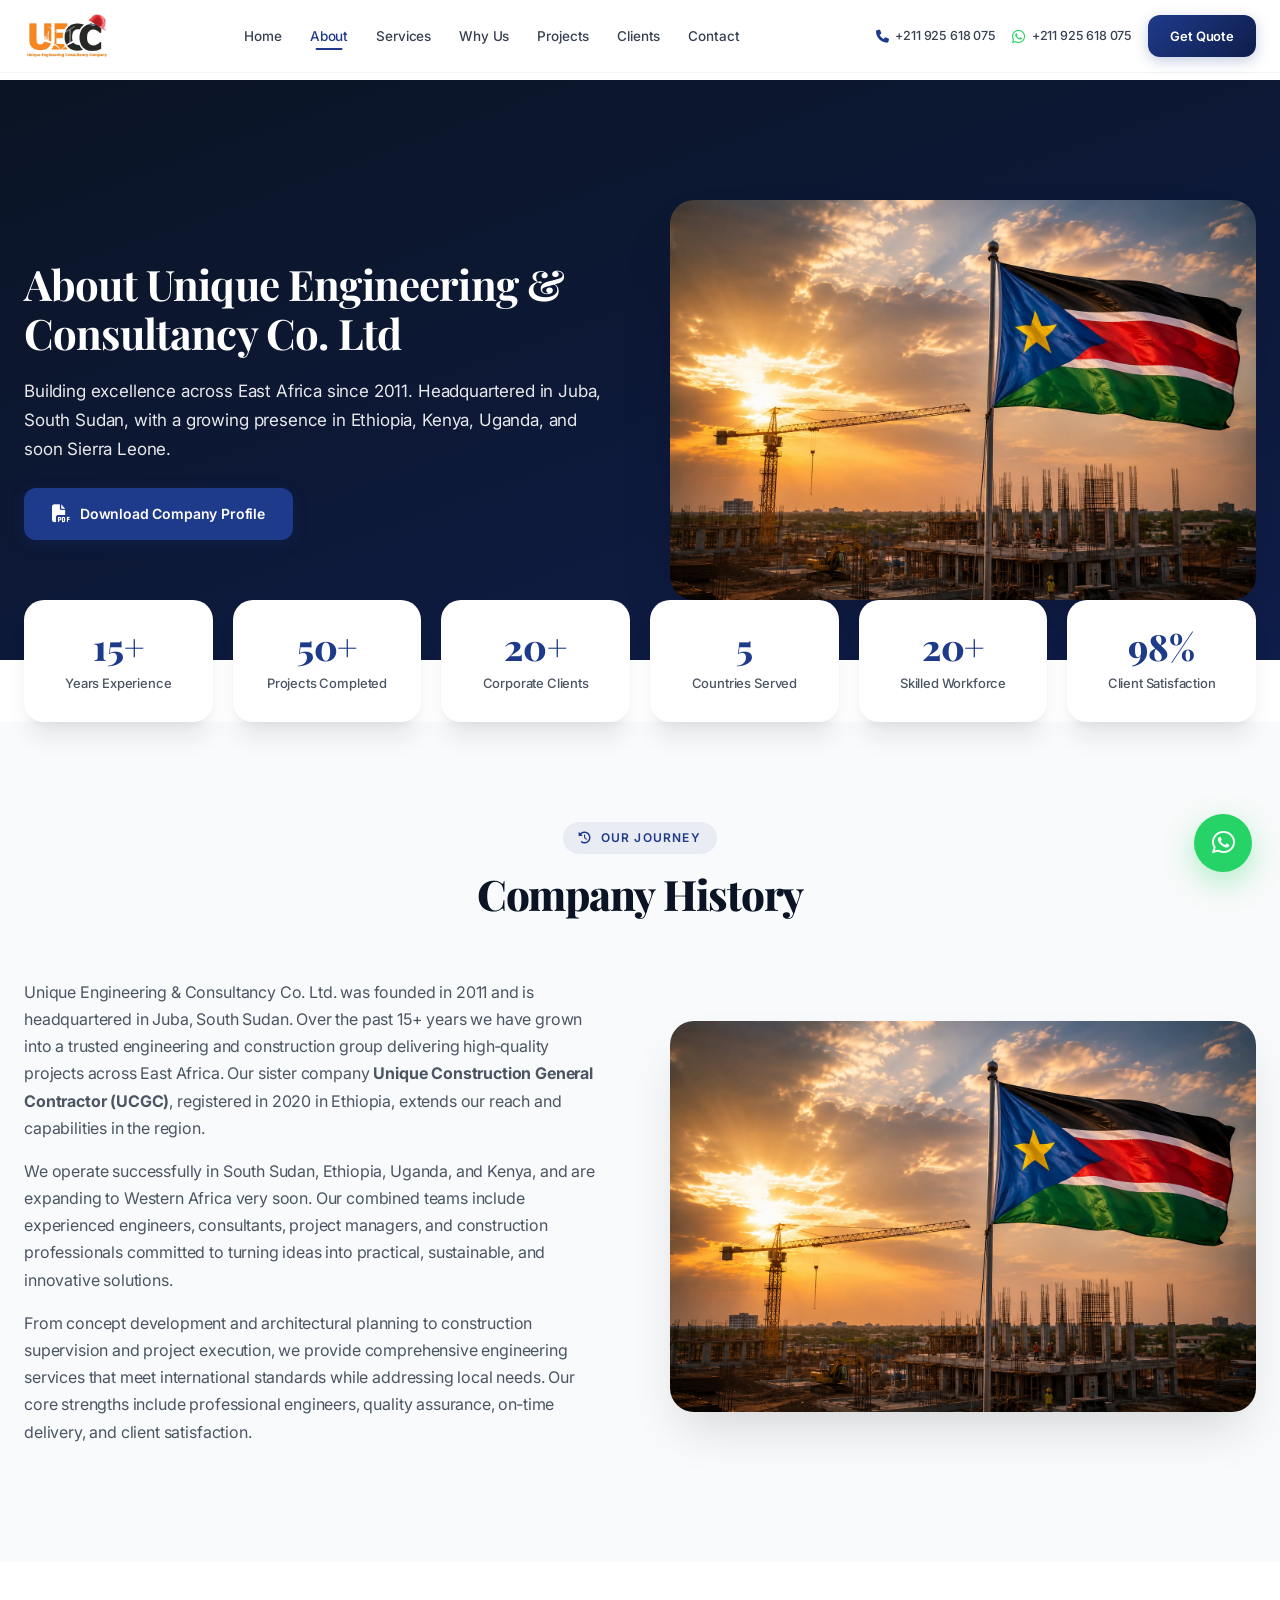
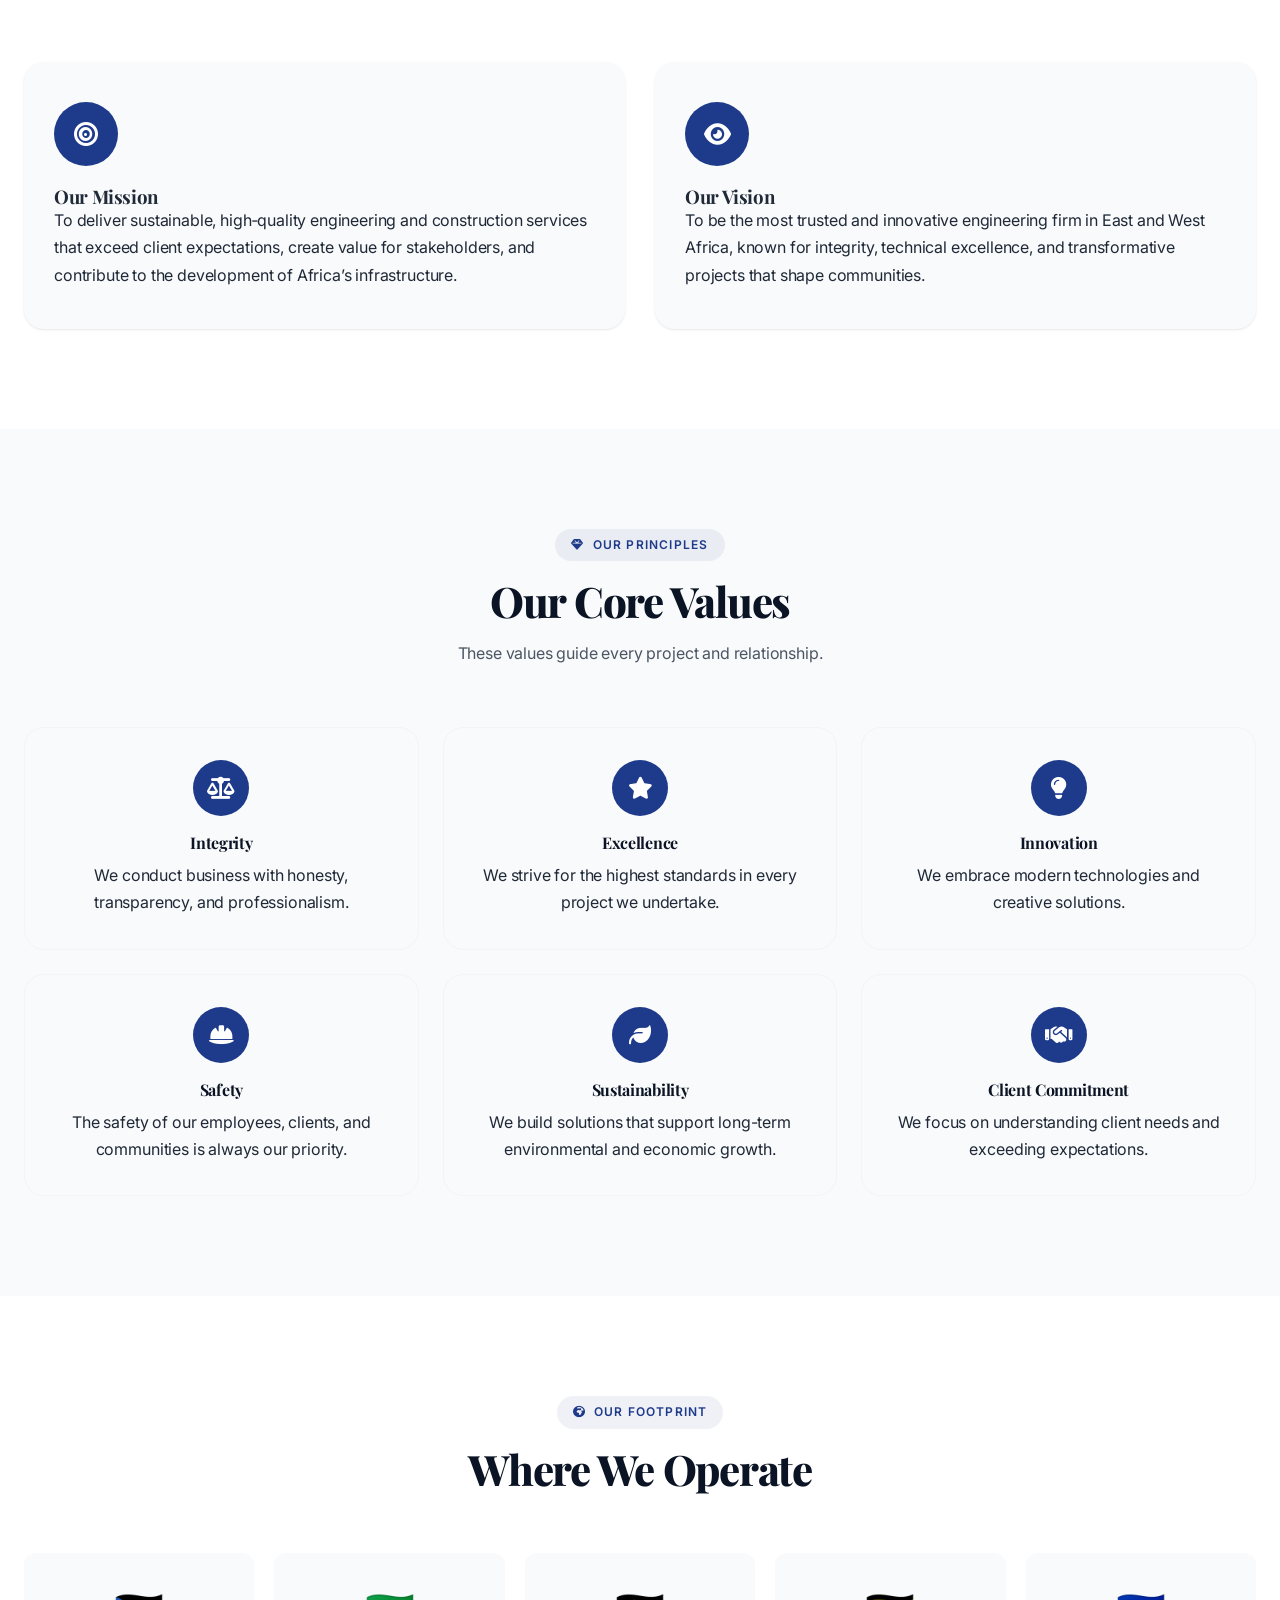
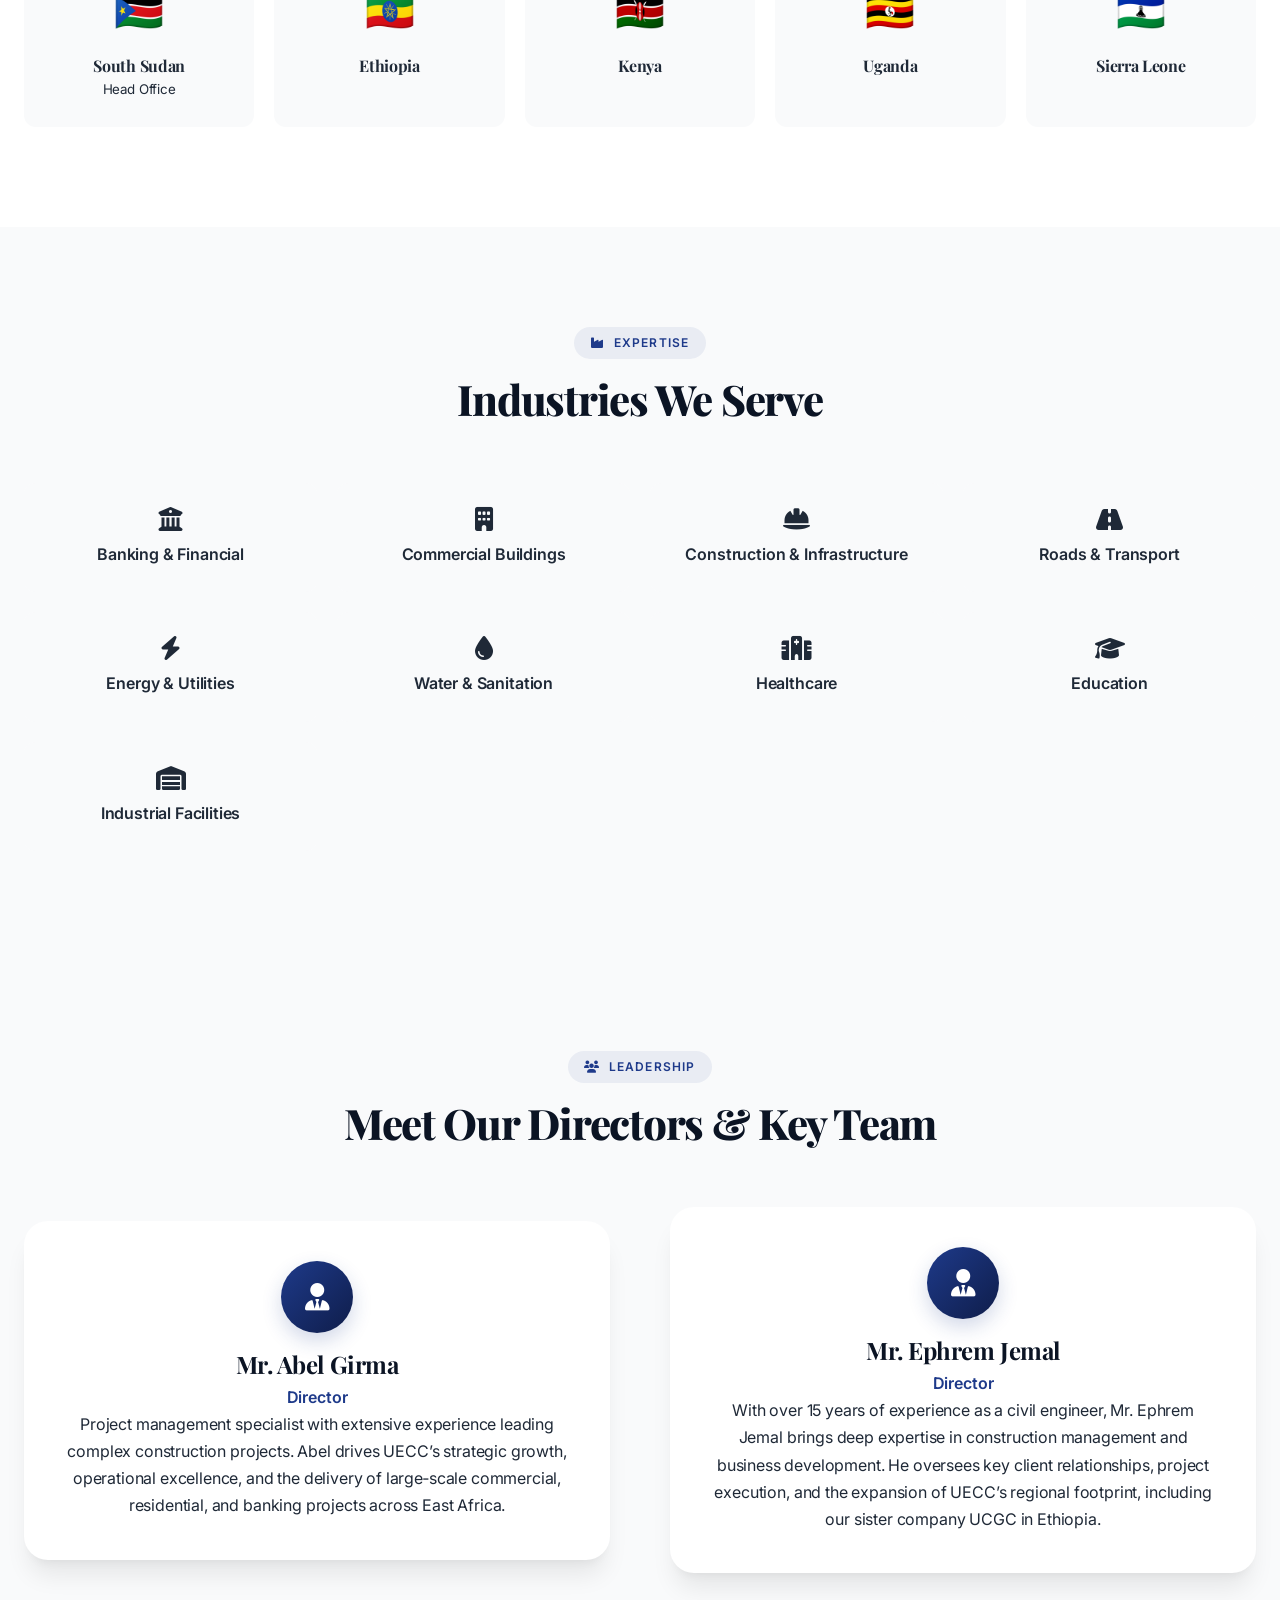
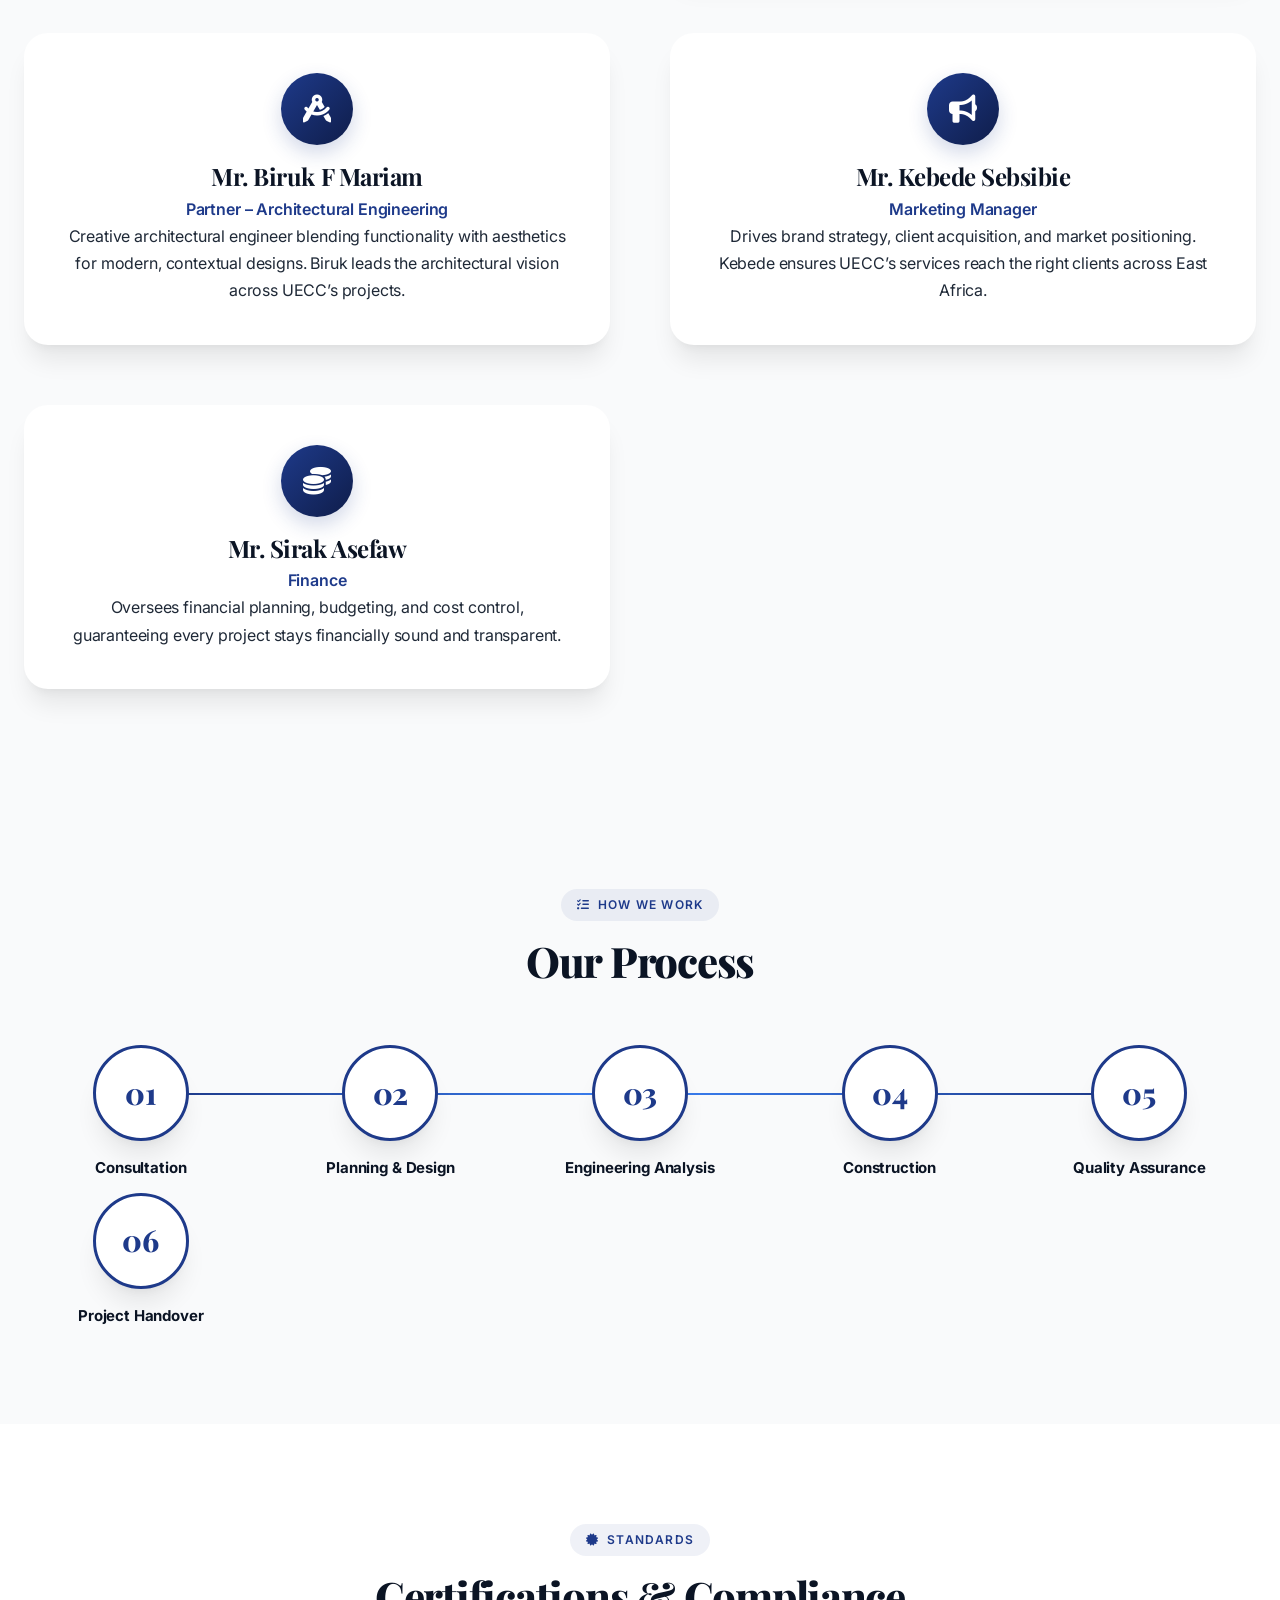
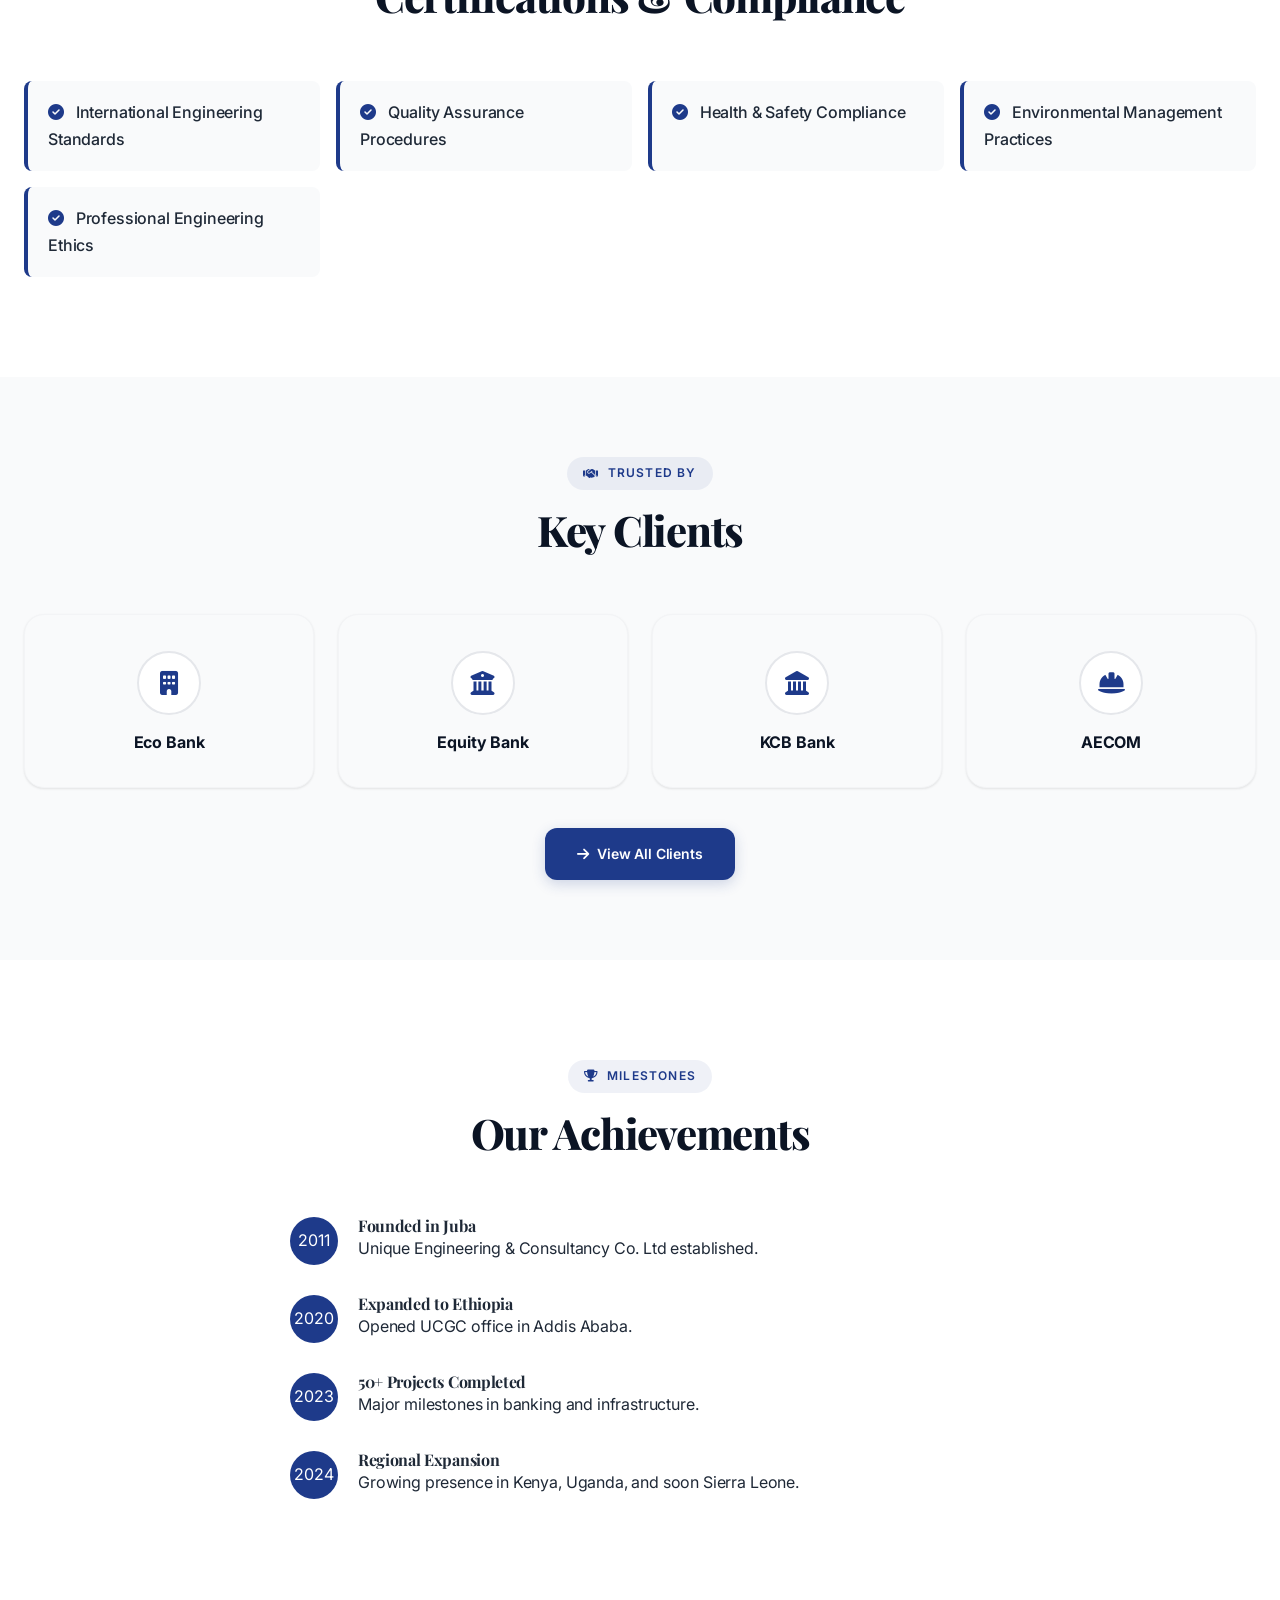
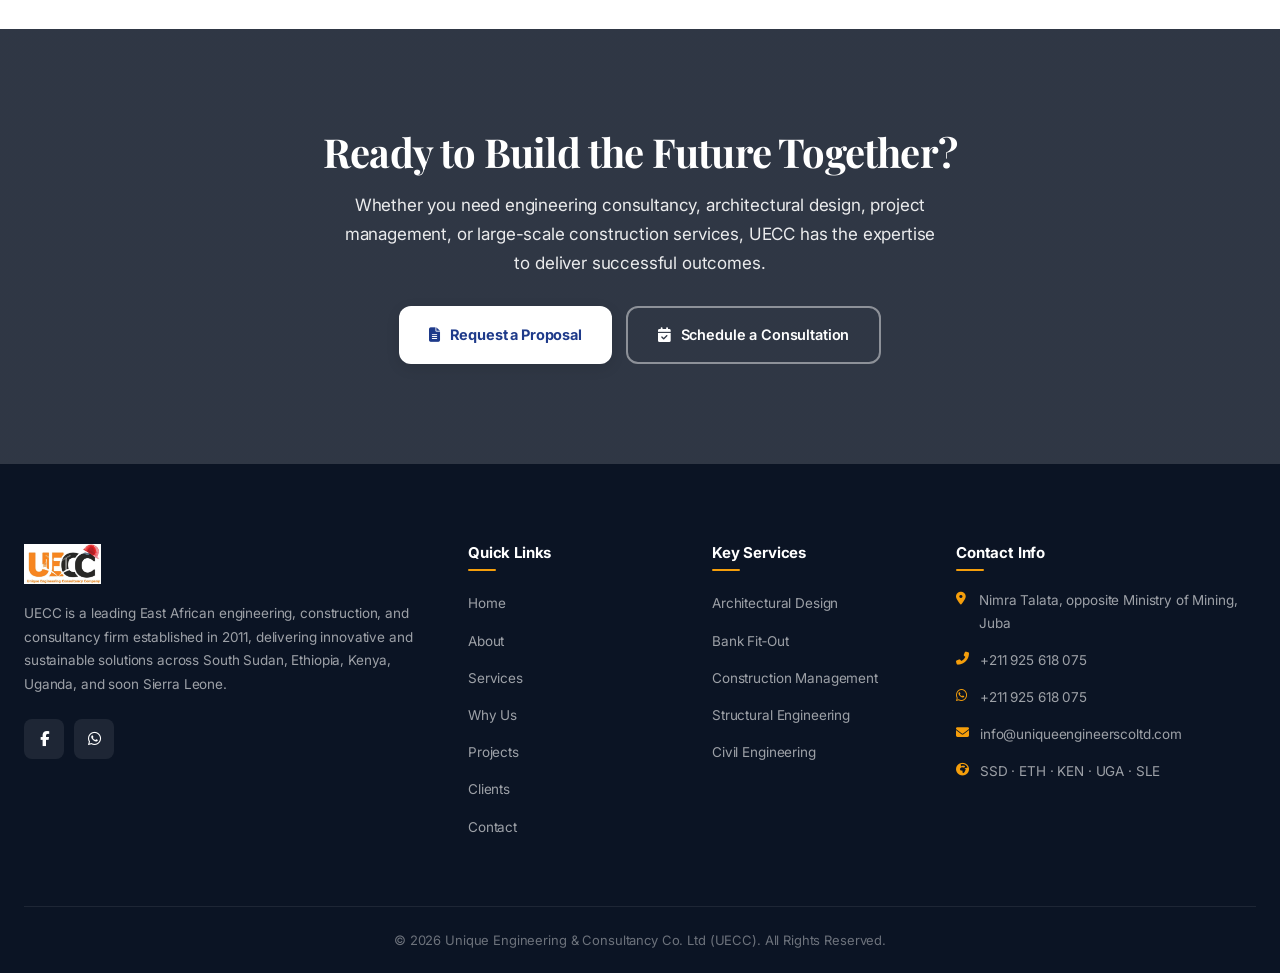
==== commit 09980677: "Update about.html" ====
--- a/about.html
+++ b/about.html
@@ -399,13 +399,13 @@
                 <p>Project management specialist with extensive experience leading complex construction projects. Abel drives UECC’s strategic growth, operational excellence, and the delivery of large‑scale commercial, residential, and banking projects across East Africa.</p>
             </div>
 
-            <!-- Director 2 (Ephrem) -->
-            <div class="team-member-card reveal reveal-delay-1">
-                <div class="director-icon"><i class="fas fa-user-tie"></i></div>
-                <h3>Mr. Ephrem Jemal</h3>
-                <div class="role">Director</div>
-                <p>Brings deep expertise in construction management and business development. Ephrem oversees key client relationships, project execution, and the expansion of UECC’s regional footprint, including our sister company UCGC in Ethiopia.</p>
-            </div>
+           <!-- Director 2 (Ephrem) -->
+<div class="team-member-card reveal reveal-delay-1">
+    <div class="director-icon"><i class="fas fa-user-tie"></i></div>
+    <h3>Mr. Ephrem Jemal</h3>
+    <div class="role">Director</div>
+    <p>With over 15 years of experience as a civil engineer, Mr. Ephrem Jemal brings deep expertise in construction management and business development. He oversees key client relationships, project execution, and the expansion of UECC’s regional footprint, including our sister company UCGC in Ethiopia.</p>
+</div>
 
             <!-- Key Team Member 3 – Mr. Biruk F Mariam (Partner) -->
             <div class="team-member-card reveal reveal-delay-2">
